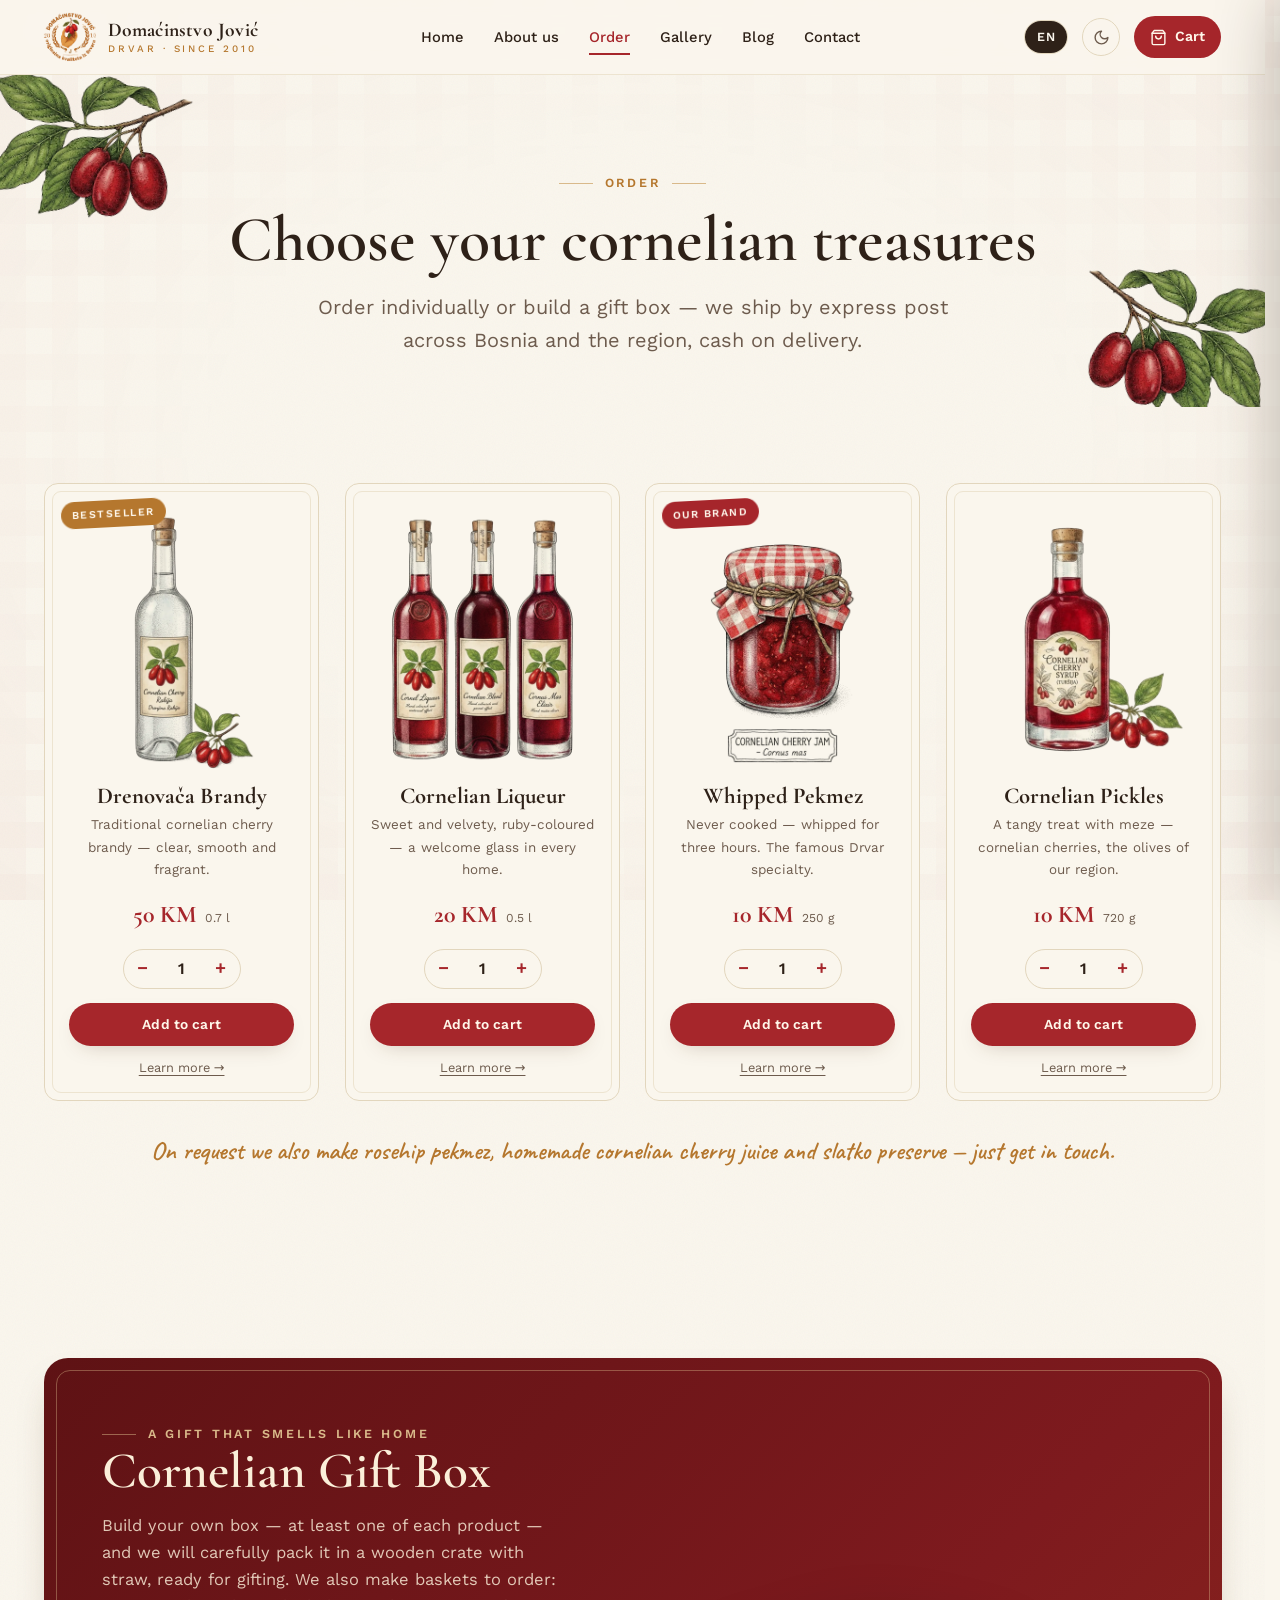
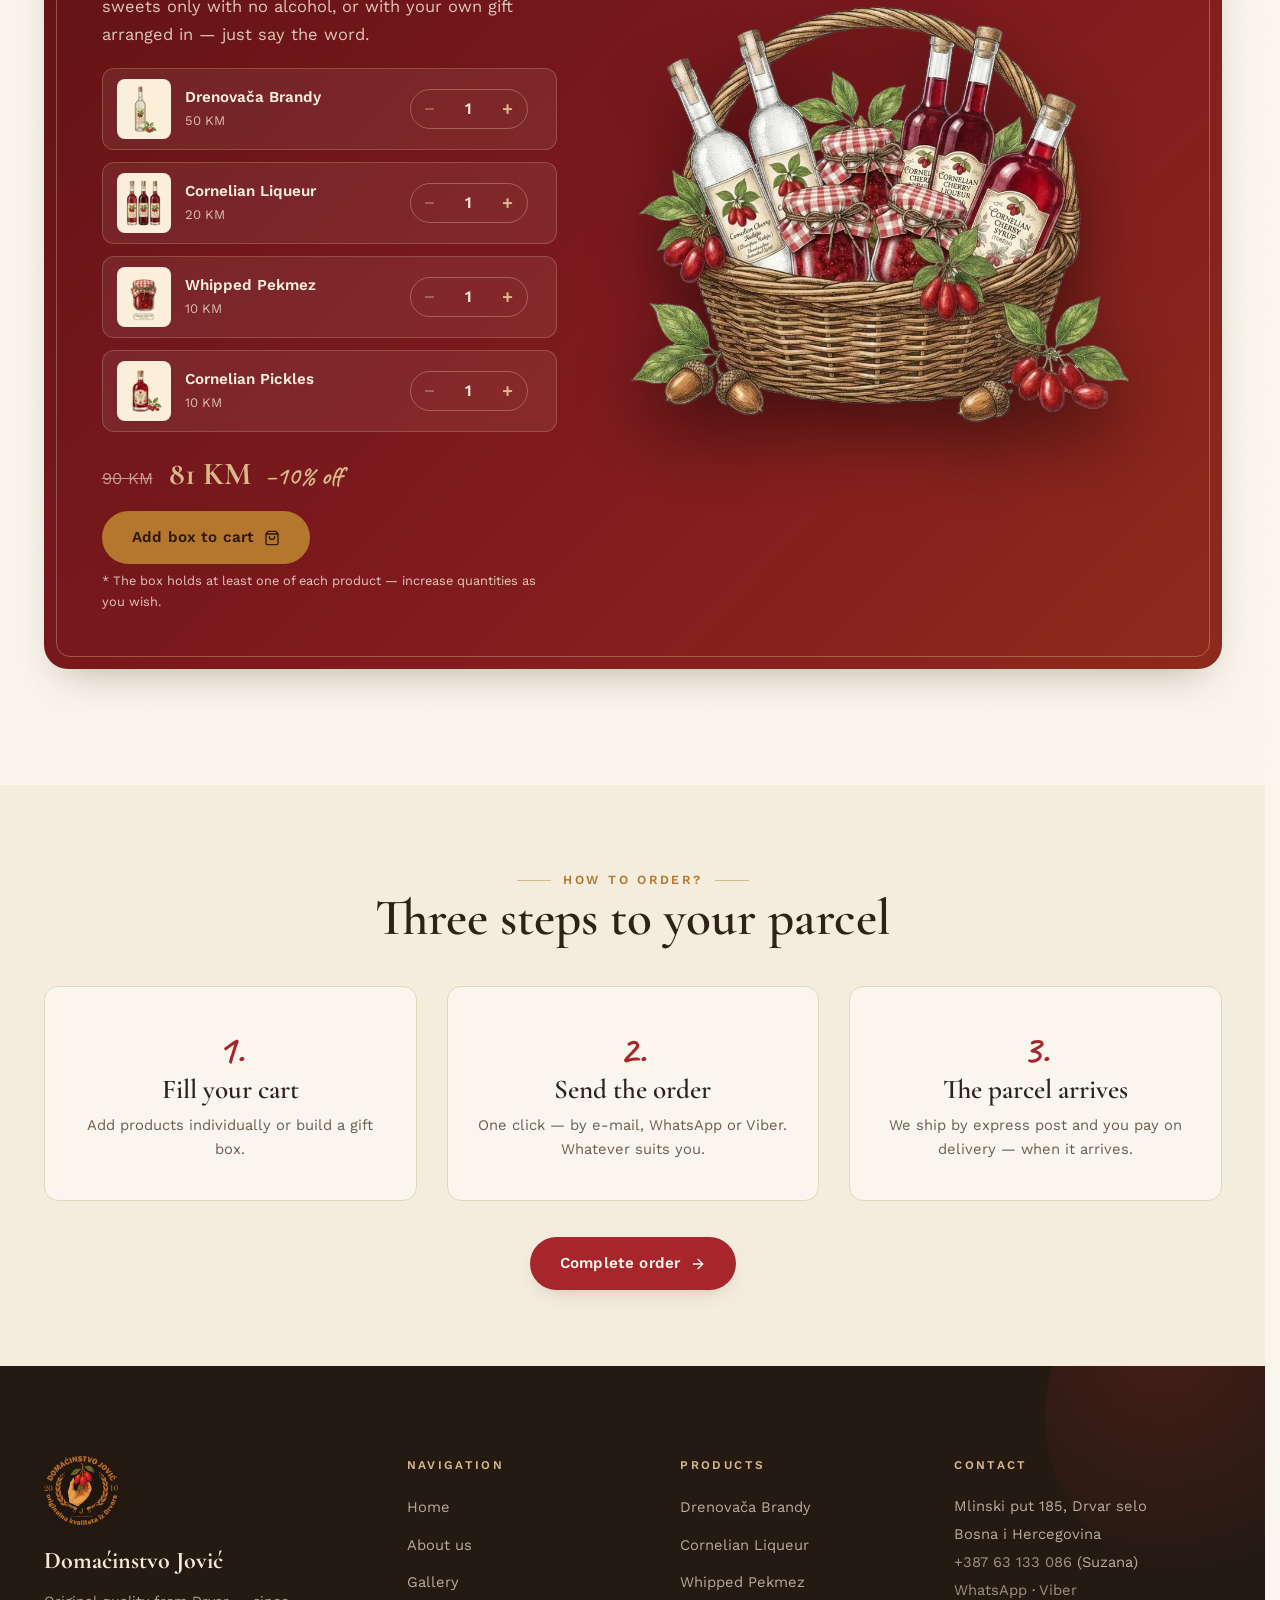
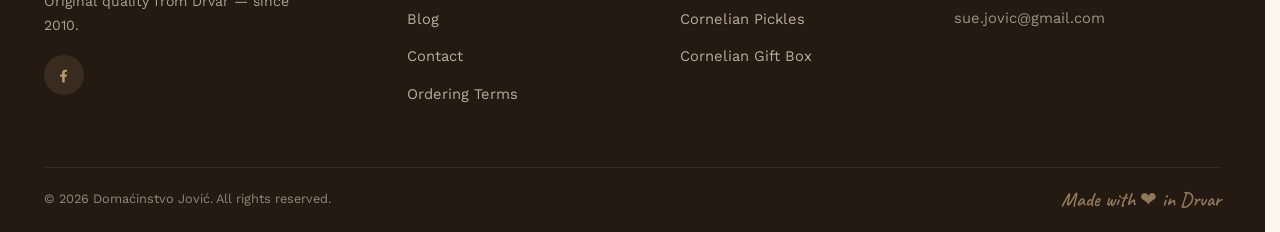
==== narucite.html @ c7bdf07f "Domaćinstvo Jović — statični sajt (SR/EN) za GitHub Pages Višejezični sajt porodičnog domaćinstva iz" ====
<!DOCTYPE html>
<html lang="sr" data-lang="sr">
<head>
  <meta charset="UTF-8">
  <meta name="viewport" content="width=device-width, initial-scale=1.0">
  <script>document.documentElement.dataset.lang=localStorage.getItem("dj-lang")||(/^(sr|hr|bs|me|sl|mk)/i.test(navigator.language||"")?"sr":"en");document.documentElement.lang=document.documentElement.dataset.lang;document.documentElement.classList.add("js");var djt=localStorage.getItem("dj-theme")||(matchMedia("(prefers-color-scheme: dark)").matches?"dark":"light");document.documentElement.dataset.theme=djt;</script>
  <title>Naručite — Domaćinstvo Jović, Drvar</title>
  <meta name="description" content="Naručite domaće proizvode od drenjine iz Drvara: rakiju drenovaču, liker, turšiju i mućeni pekmez. Pojedinačno ili u poklon paketu sa 10% popusta. Šaljemo poštom.">
  <link rel="canonical" href="https://domacinstvojovic.com/narucite.html">
  <meta property="og:type" content="website">
  <meta property="og:title" content="Naručite — Domaćinstvo Jović">
  <meta property="og:description" content="Drenovača, liker, turšija i mućeni pekmez — pojedinačno ili u poklon paketu sa 10% popusta.">
  <meta property="og:image" content="og-image.jpg">
  <link rel="icon" type="image/png" sizes="32x32" href="favicon-32.png">
  <link rel="apple-touch-icon" href="apple-touch-icon.png">
  <link rel="manifest" href="manifest.webmanifest">
  <link rel="preload" href="fonts/WorkSans-normal-400-latin.woff2" as="font" type="font/woff2" crossorigin>
  <link rel="preload" href="fonts/WorkSans-normal-400-latin-ext.woff2" as="font" type="font/woff2" crossorigin>
  <link rel="preload" href="fonts/WorkSans-normal-600-latin.woff2" as="font" type="font/woff2" crossorigin>
  <link rel="preload" href="fonts/WorkSans-normal-600-latin-ext.woff2" as="font" type="font/woff2" crossorigin>
  <link rel="preload" href="fonts/CormorantGaramond-normal-600-latin.woff2" as="font" type="font/woff2" crossorigin>
  <link rel="preload" href="fonts/CormorantGaramond-normal-600-latin-ext.woff2" as="font" type="font/woff2" crossorigin>
  <link rel="preload" href="fonts/CormorantGaramond-normal-700-latin.woff2" as="font" type="font/woff2" crossorigin>
  <link rel="preload" href="fonts/CormorantGaramond-normal-700-latin-ext.woff2" as="font" type="font/woff2" crossorigin>
  <link rel="stylesheet" href="fonts/fonts.css">
  <link rel="stylesheet" href="css/style.css">
  <script type="application/ld+json">
  {
    "@context": "https://schema.org",
    "@type": "ItemList",
    "itemListElement": [
      { "@type": "Product", "position": 1, "name": "Drenovača — rakija od drenjine 0,7 l",
        "offers": { "@type": "Offer", "price": "50", "priceCurrency": "BAM", "availability": "https://schema.org/InStock" } },
      { "@type": "Product", "position": 2, "name": "Liker od drenjine 0,5 l",
        "offers": { "@type": "Offer", "price": "20", "priceCurrency": "BAM", "availability": "https://schema.org/InStock" } },
      { "@type": "Product", "position": 3, "name": "Mućeni pekmez od drenjine 250 g",
        "offers": { "@type": "Offer", "price": "10", "priceCurrency": "BAM", "availability": "https://schema.org/InStock" } },
      { "@type": "Product", "position": 4, "name": "Turšija od drenjine 720 g",
        "offers": { "@type": "Offer", "price": "10", "priceCurrency": "BAM", "availability": "https://schema.org/InStock" } }
    ]
  }
  </script>
</head>
<body data-page="shop">
  <a class="skip-link" href="#main" data-i18n="a11y.skip">Preskoči na sadržaj</a>

  <!-- ================= HEADER ================= -->
  <header class="header">
    <div class="container header__inner">
      <a href="index.html" class="brand" aria-label="Domaćinstvo Jović — početna">
        <img src="img/logo.webp" alt="Logo Domaćinstva Jović" width="52" height="61">
        <span class="brand__name">Domaćinstvo Jović
          <small data-i18n="brand.small">Drvar · od 2010.</small>
        </span>
      </a>
      <nav class="nav" id="nav" aria-label="Glavna navigacija">
        <a href="index.html" data-i18n="nav.home">Početna</a>
        <a href="o-nama.html" data-i18n="nav.about">O nama</a>
        <a href="narucite.html" class="is-active" data-i18n="nav.shop">Naruči</a>
        <a href="galerija.html" data-i18n="nav.gallery">Galerija</a>
        <a href="blog.html" data-i18n="nav.blog">Blog</a>
        <a href="kontakt.html" data-i18n="nav.contact">Kontakt</a>
      </nav>
      <div class="header__actions">
        <div class="lang-switch" role="group" aria-label="Izbor jezika">
          <button type="button" data-lang="sr" class="is-on">SR</button>
          <button type="button" data-lang="en">EN</button>
        </div>
        <button type="button" class="theme-btn" data-theme-toggle aria-label="Tamna / svijetla tema">
          <svg class="ico-moon" viewBox="0 0 24 24" fill="none" stroke="currentColor" stroke-width="2" stroke-linecap="round" stroke-linejoin="round"><path d="M12 3a6 6 0 0 0 9 9 9 9 0 1 1-9-9Z"/></svg>
          <svg class="ico-sun" viewBox="0 0 24 24" fill="none" stroke="currentColor" stroke-width="2" stroke-linecap="round" stroke-linejoin="round"><circle cx="12" cy="12" r="4"/><path d="M12 2v2"/><path d="M12 20v2"/><path d="m4.93 4.93 1.41 1.41"/><path d="m17.66 17.66 1.41 1.41"/><path d="M2 12h2"/><path d="M20 12h2"/><path d="m6.34 17.66-1.41 1.41"/><path d="m19.07 4.93-1.41 1.41"/></svg>
        </button>
        <button type="button" class="cart-btn" data-open-cart aria-label="Otvori korpu">
          <svg viewBox="0 0 24 24" fill="none" stroke="currentColor" stroke-width="2" stroke-linecap="round" stroke-linejoin="round"><path d="M6 2 3 6v14a2 2 0 0 0 2 2h14a2 2 0 0 0 2-2V6l-3-4Z"/><path d="M3 6h18"/><path d="M16 10a4 4 0 0 1-8 0"/></svg>
          <span class="lbl" data-i18n="nav.cart">Korpa</span>
          <span class="cart-btn__count">0</span>
        </button>
        <button type="button" class="burger" aria-label="Meni" aria-expanded="false">
          <span></span><span></span><span></span>
        </button>
      </div>
    </div>
  </header>

  <main id="main">
    <!-- ================= NASLOV ================= -->
    <section class="page-hero" style="overflow:hidden">
      <img class="corner-branch corner-branch--tl ill" src="img/grana-1.webp" alt="" aria-hidden="true">
      <img class="corner-branch corner-branch--br ill" src="img/grana-1.webp" alt="" aria-hidden="true">
      <div class="container" style="position:relative; z-index:1">
        <span class="kicker" data-i18n="shop.kicker">Narudžba</span>
        <h1 data-i18n="shop.title">Izaberite svoje blago od drena</h1>
        <p class="lead" data-i18n="shop.lead">Naručite pojedinačno ili sastavite poklon paket — šaljemo brzom poštom širom BiH i regiona, plaćanje pouzećem.</p>
      </div>
    </section>

    <!-- ================= POJEDINAČNI PROIZVODI ================= -->
    <section class="section section--tight" id="proizvodi">
      <img class="deco" src="img/extra/ruka-sa-drenom.webp" alt="" aria-hidden="true" style="top:4%; left:2%; --w:145px; --rot:-6deg; --del:0s">
      <img class="deco" src="img/extra/tegla-dzema.webp" alt="" aria-hidden="true" style="top:14%; right:2%; --w:130px; --rot:6deg; --del:7s">
      <img class="deco" src="img/extra/zir-i-ljesnik-2.webp" alt="" aria-hidden="true" style="bottom:6%; left:2.5%; --w:135px; --rot:-7deg; --del:11s">
      <img class="deco" src="img/extra/kristalna-casa.webp" alt="" aria-hidden="true" style="bottom:5%; right:2.5%; --w:115px; --rot:5deg; --del:3s">
      <div class="container">
        <div class="products-grid">
          <article class="p-card reveal" data-product="rakija" style="--d:.05s">
            <span class="badge-tag" data-i18n="prod.bestseller">Najprodavanije</span>
            <a href="proizvod-rakija.html" class="p-card__img"><img class="ill" src="img/rakija.webp" alt="Rakija drenovača — tradicionalna rakija od drenjine" loading="lazy" width="896" height="1200"></a>
            <div class="p-card__body">
              <h3 class="p-card__name" data-i18n="p.rakija.name">Drenovača</h3>
              <p class="p-card__desc" data-i18n="p.rakija.desc">Tradicionalna rakija od drenjine — bistra, pitka i mirisna.</p>
              <div class="p-card__meta"><span class="p-card__price">50 KM</span><span class="p-card__unit" data-i18n="p.rakija.unit">0,7 l</span></div>
              <div class="qty" style="margin:14px auto 0">
                <button type="button" data-d="-1" aria-label="Manje">−</button>
                <input type="number" value="1" min="1" readonly aria-label="Količina">
                <button type="button" data-d="1" aria-label="Više">+</button>
              </div>
              <button type="button" class="btn btn--primary btn--sm" data-add data-i18n="prod.add">Dodaj u korpu</button>
              <a class="p-card__more" href="proizvod-rakija.html" data-i18n="prod.more">Saznaj više →</a>
            </div>
          </article>

          <article class="p-card reveal" data-product="liker" style="--d:.12s">
            <a href="proizvod-liker.html" class="p-card__img"><img class="ill" src="img/liker.webp" alt="Liker od drenjine u staklenim bocama" loading="lazy" width="896" height="1200"></a>
            <div class="p-card__body">
              <h3 class="p-card__name" data-i18n="p.liker.name">Liker od drenjine</h3>
              <p class="p-card__desc" data-i18n="p.liker.desc">Sladak i baršunast, rubin boje — čaša dobrodošlice u svakom domu.</p>
              <div class="p-card__meta"><span class="p-card__price">20 KM</span><span class="p-card__unit" data-i18n="p.liker.unit">0,5 l</span></div>
              <div class="qty" style="margin:14px auto 0">
                <button type="button" data-d="-1" aria-label="Manje">−</button>
                <input type="number" value="1" min="1" readonly aria-label="Količina">
                <button type="button" data-d="1" aria-label="Više">+</button>
              </div>
              <button type="button" class="btn btn--primary btn--sm" data-add data-i18n="prod.add">Dodaj u korpu</button>
              <a class="p-card__more" href="proizvod-liker.html" data-i18n="prod.more">Saznaj više →</a>
            </div>
          </article>

          <article class="p-card reveal" data-product="pekmez" style="--d:.19s">
            <span class="badge-tag badge-tag--red" data-i18n="prod.brand">Naš brend</span>
            <a href="proizvod-pekmez.html" class="p-card__img"><img class="ill" src="img/pekmez.webp" alt="Mućeni pekmez od drenjine u tegli" loading="lazy" width="896" height="1200"></a>
            <div class="p-card__body">
              <h3 class="p-card__name" data-i18n="p.pekmez.name">Mućeni pekmez</h3>
              <p class="p-card__desc" data-i18n="p.pekmez.desc">Ne kuva se — muti se tri sata. Čuveni drvarski specijalitet.</p>
              <div class="p-card__meta"><span class="p-card__price">10 KM</span><span class="p-card__unit" data-i18n="p.pekmez.unit">250 g</span></div>
              <div class="qty" style="margin:14px auto 0">
                <button type="button" data-d="-1" aria-label="Manje">−</button>
                <input type="number" value="1" min="1" readonly aria-label="Količina">
                <button type="button" data-d="1" aria-label="Više">+</button>
              </div>
              <button type="button" class="btn btn--primary btn--sm" data-add data-i18n="prod.add">Dodaj u korpu</button>
              <a class="p-card__more" href="proizvod-pekmez.html" data-i18n="prod.more">Saznaj više →</a>
            </div>
          </article>

          <article class="p-card reveal" data-product="tursija" style="--d:.26s">
            <a href="proizvod-tursija.html" class="p-card__img"><img class="ill" src="img/tursija.webp" alt="Turšija od drenjine — domaći sirup od drenjine u boci" loading="lazy" width="896" height="1200"></a>
            <div class="p-card__body">
              <h3 class="p-card__name" data-i18n="p.tursija.name">Turšija od drenjine</h3>
              <p class="p-card__desc" data-i18n="p.tursija.desc">Kiselkasta poslastica uz meze — drenjine kao masline naših krajeva.</p>
              <div class="p-card__meta"><span class="p-card__price">10 KM</span><span class="p-card__unit" data-i18n="p.tursija.unit">720 g</span></div>
              <div class="qty" style="margin:14px auto 0">
                <button type="button" data-d="-1" aria-label="Manje">−</button>
                <input type="number" value="1" min="1" readonly aria-label="Količina">
                <button type="button" data-d="1" aria-label="Više">+</button>
              </div>
              <button type="button" class="btn btn--primary btn--sm" data-add data-i18n="prod.add">Dodaj u korpu</button>
              <a class="p-card__more" href="proizvod-tursija.html" data-i18n="prod.more">Saznaj više →</a>
            </div>
          </article>
        </div>
        <p class="hand" style="text-align:center; margin-top:34px" data-i18n="shop.more">Na upit pravimo i pekmez od šipka, domaći sok od drenjine i slatko — javite nam se.</p>
      </div>
    </section>

    <!-- ================= POKLON PAKET ================= -->
    <section class="section" id="paket">
      <img class="deco" src="img/extra/boca-likera.webp" alt="" aria-hidden="true" style="top:32%; left:1.5%; --w:135px; --rot:-6deg; --del:5s">
      <img class="deco" src="img/extra/korpa-spakovana.webp" alt="" aria-hidden="true" style="top:36%; right:1.5%; --w:155px; --rot:6deg; --del:10s">
      <div class="container">
        <div class="paket reveal reveal--zoom">
          <div class="paket__inner">
            <div>
              <span class="kicker" data-i18n="paket.kicker">Poklon koji miriše na zavičaj</span>
              <h2 data-i18n="paket.title">Poklon paket od drena</h2>
              <p style="margin-top:12px" data-i18n="paket.lead">Sastavite svoj paket — najmanje po jedan od svakog proizvoda — a mi ga pažljivo pakujemo u drvenu kutiju sa slamom, spremnu za darivanje. Korpe pravimo i po želji: samo slatko bez alkohola, ili da ukomponujemo i vaš poklon — recite, i biće.</p>

              <div class="pk-config" id="paketConfig">
                <div class="pk-row" data-id="rakija">
                  <div class="pk-row__img"><img class="ill" src="img/rakija.webp" alt="" loading="lazy"></div>
                  <div>
                    <div class="pk-row__name" data-i18n="p.rakija.name">Drenovača</div>
                    <div class="pk-row__price">50 KM</div>
                  </div>
                  <div class="qty">
                    <button type="button" data-d="-1" aria-label="Manje">−</button>
                    <input type="number" value="1" min="1" readonly aria-label="Količina">
                    <button type="button" data-d="1" aria-label="Više">+</button>
                  </div>
                </div>
                <div class="pk-row" data-id="liker">
                  <div class="pk-row__img"><img class="ill" src="img/liker.webp" alt="" loading="lazy"></div>
                  <div>
                    <div class="pk-row__name" data-i18n="p.liker.name">Liker od drenjine</div>
                    <div class="pk-row__price">20 KM</div>
                  </div>
                  <div class="qty">
                    <button type="button" data-d="-1" aria-label="Manje">−</button>
                    <input type="number" value="1" min="1" readonly aria-label="Količina">
                    <button type="button" data-d="1" aria-label="Više">+</button>
                  </div>
                </div>
                <div class="pk-row" data-id="pekmez">
                  <div class="pk-row__img"><img class="ill" src="img/pekmez.webp" alt="" loading="lazy"></div>
                  <div>
                    <div class="pk-row__name" data-i18n="p.pekmez.name">Mućeni pekmez</div>
                    <div class="pk-row__price">10 KM</div>
                  </div>
                  <div class="qty">
                    <button type="button" data-d="-1" aria-label="Manje">−</button>
                    <input type="number" value="1" min="1" readonly aria-label="Količina">
                    <button type="button" data-d="1" aria-label="Više">+</button>
                  </div>
                </div>
                <div class="pk-row" data-id="tursija">
                  <div class="pk-row__img"><img class="ill" src="img/tursija.webp" alt="" loading="lazy"></div>
                  <div>
                    <div class="pk-row__name" data-i18n="p.tursija.name">Turšija od drenjine</div>
                    <div class="pk-row__price">10 KM</div>
                  </div>
                  <div class="qty">
                    <button type="button" data-d="-1" aria-label="Manje">−</button>
                    <input type="number" value="1" min="1" readonly aria-label="Količina">
                    <button type="button" data-d="1" aria-label="Više">+</button>
                  </div>
                </div>
              </div>

              <div class="pk-totals">
                <div>
                  <span class="old" id="pkOld">90 KM</span>
                  <b id="pkNew">81 KM</b>
                  <span class="hand" style="color:var(--gold-soft); margin-left:8px" data-i18n="paket.badge">−10% popusta</span>
                </div>
                <button type="button" class="btn btn--primary" id="pkAdd">
                  <span data-i18n="paket.addBtn">Dodaj paket u korpu</span>
                  <svg viewBox="0 0 24 24" fill="none" stroke="currentColor" stroke-width="2" stroke-linecap="round" stroke-linejoin="round"><path d="M6 2 3 6v14a2 2 0 0 0 2 2h14a2 2 0 0 0 2-2V6l-3-4Z"/><path d="M3 6h18"/><path d="M16 10a4 4 0 0 1-8 0"/></svg>
                </button>
              </div>
              <p class="pk-hint" data-i18n="paket.hint">* Paket sadrži najmanje po jedan od svakog proizvoda — količine povećavajte po želji.</p>
            </div>
            <div class="paket__img">
              <img src="img/poklon-paket.webp" alt="Poklon korpa Domaćinstva Jović — rakija, liker, pekmez i sirup od drenjine" loading="lazy" width="940" height="776">
            </div>
          </div>
        </div>
      </div>
    </section>

    <!-- ================= KAKO NARUČITI ================= -->
    <section class="section section--tight section--alt" id="zavrsi">
      <img class="deco" src="img/extra/grane-sa-plodom-2.webp" alt="" aria-hidden="true" style="top:8%; right:2%; --w:175px; --rot:5deg; --del:2s">
      <img class="deco" src="img/extra/tegle-proizvoda-2.webp" alt="" aria-hidden="true" style="bottom:8%; left:2%; --w:120px; --rot:-6deg; --del:8s">
      <div class="container" style="text-align:center">
        <div class="reveal">
          <span class="kicker kicker--center" data-i18n="how.kicker">Kako naručiti?</span>
          <h2 data-i18n="how.title">Tri koraka do vaše pošiljke</h2>
          <div class="benefits" style="margin-top:40px; text-align:center">
            <div class="benefit">
              <div class="hand" style="font-size:2.6rem; color:var(--red)">1.</div>
              <h3 data-i18n="how.s1h">Napunite korpu</h3>
              <p data-i18n="how.s1p">Dodajte proizvode pojedinačno ili sastavite poklon paket.</p>
            </div>
            <div class="benefit">
              <div class="hand" style="font-size:2.6rem; color:var(--red)">2.</div>
              <h3 data-i18n="how.s2h">Pošaljite narudžbu</h3>
              <p data-i18n="how.s2p">Jednim klikom — e-mailom, WhatsAppom ili Viberom. Kako vam je zgodnije.</p>
            </div>
            <div class="benefit">
              <div class="hand" style="font-size:2.6rem; color:var(--red)">3.</div>
              <h3 data-i18n="how.s3h">Paket stiže na adresu</h3>
              <p data-i18n="how.s3p">Šaljemo brzom poštom, a plaćate pouzećem — kad pošiljka stigne.</p>
            </div>
          </div>
          <button type="button" class="btn btn--primary" id="goCheckout" style="margin-top:36px">
            <span data-i18n="cart.checkout">Završi narudžbu</span>
            <svg viewBox="0 0 24 24" fill="none" stroke="currentColor" stroke-width="2" stroke-linecap="round" stroke-linejoin="round"><path d="M5 12h14"/><path d="m12 5 7 7-7 7"/></svg>
          </button>
        </div>
      </div>
    </section>
  </main>

  <!-- ================= FOOTER ================= -->
  <footer class="footer">
    <div class="container">
      <div class="footer__grid">
        <div class="footer__brand">
          <img src="img/logo.webp" alt="Logo Domaćinstva Jović" loading="lazy" width="74" height="87">
          <div class="name">Domaćinstvo Jović</div>
          <p data-i18n="footer.tag">Originalna kvaliteta iz Drvara — od 2010. godine.</p>
          <div class="social">
            <a href="https://www.facebook.com/p/Doma%C4%87instvo-Jovi%C4%87-61557918760663/" target="_blank" rel="noopener" aria-label="Facebook — Domaćinstvo Jović">
              <svg viewBox="0 0 24 24" fill="currentColor"><path d="M13.5 21.9v-6.96h2.33l.44-2.9H13.5v-1.88c0-.79.39-1.57 1.64-1.57h1.27V6.12s-1.15-.2-2.25-.2c-2.3 0-3.8 1.39-3.8 3.91v2.21H7.82v2.9h2.54v6.96a10.1 10.1 0 0 0 3.14 0Z"/></svg>
            </a>
          </div>
        </div>
        <div>
          <h4 data-i18n="footer.nav">Navigacija</h4>
          <ul>
            <li><a href="index.html" data-i18n="nav.home">Početna</a></li>
            <li><a href="o-nama.html" data-i18n="nav.about">O nama</a></li>
            <li><a href="galerija.html" data-i18n="nav.gallery">Galerija</a></li>
            <li><a href="blog.html" data-i18n="nav.blog">Blog</a></li>
            <li><a href="kontakt.html" data-i18n="nav.contact">Kontakt</a></li>
            <li><a href="uslovi.html" data-i18n="nav.terms">Uslovi naručivanja</a></li>
          </ul>
        </div>
        <div>
          <h4 data-i18n="footer.shop">Proizvodi</h4>
          <ul>
            <li><a href="proizvod-rakija.html" data-i18n="p.rakija.name">Drenovača</a></li>
            <li><a href="proizvod-liker.html" data-i18n="p.liker.name">Liker od drenjine</a></li>
            <li><a href="proizvod-pekmez.html" data-i18n="p.pekmez.name">Mućeni pekmez</a></li>
            <li><a href="proizvod-tursija.html" data-i18n="p.tursija.name">Turšija od drenjine</a></li>
            <li><a href="#paket" data-i18n="paket.title">Poklon paket od drena</a></li>
          </ul>
        </div>
        <div>
          <h4 data-i18n="footer.contact">Kontakt</h4>
          <address>
            Mlinski put 185, Drvar selo<br>
            Bosna i Hercegovina<br>
            <a href="tel:+38763133086">+387 63 133 086</a> (Suzana)<br>
            <a href="https://wa.me/38763133086" target="_blank" rel="noopener">WhatsApp</a> &middot; <a href="viber://chat?number=%2B38763133086">Viber</a><br>
            <a href="mailto:sue.jovic@gmail.com">sue.jovic@gmail.com</a>
          </address>
        </div>
      </div>
      <div class="footer__bar">
        <span>© <span data-year>2026</span> Domaćinstvo Jović. <span data-i18n="footer.rights">Sva prava zadržana.</span></span>
        <span class="hand" data-i18n="footer.made">Napravljeno sa ❤ u Drvaru</span>
      </div>
    </div>
  </footer>

  <!-- ================= KORPA (drawer) ================= -->
  <div class="drawer-backdrop" id="drawerBackdrop"></div>
  <aside class="drawer" id="cartDrawer" aria-label="Korpa">
    <div class="drawer__head">
      <h3 data-i18n="cart.title">Vaša korpa</h3>
      <button type="button" class="drawer__close" aria-label="Zatvori korpu">✕</button>
    </div>
    <div class="drawer__items" id="cartItems"></div>
    <div class="drawer__foot" id="cartFoot">
      <div class="drawer__total">
        <span data-i18n="cart.total">Ukupno:</span>
        <b id="cartTotal">0 KM</b>
      </div>
      <p class="drawer__note" data-i18n="cart.note">Plaćanje pouzećem ili po dogovoru. Poštarina se obračunava pri potvrdi.</p>
      <button type="button" class="btn btn--primary" data-checkout data-i18n="cart.checkout">Završi narudžbu</button>
    </div>
  </aside>

  <!-- ================= CHECKOUT MODAL ================= -->
  <div class="modal" id="checkoutModal" role="dialog" aria-modal="true" aria-labelledby="coTitle">
    <div class="modal__card">
      <button type="button" class="modal__close" aria-label="Zatvori">✕</button>
      <span class="kicker" data-i18n="shop.kicker">Narudžba</span>
      <h3 id="coTitle" style="margin-top:8px" data-i18n="checkout.title">Završite narudžbu</h3>
      <p style="color:var(--ink-soft); font-size:.92rem; margin-top:8px" data-i18n="checkout.lead">Popunite podatke — narudžbu šaljete jednim klikom, e-mailom ili porukom.</p>

      <div id="checkoutMain">
        <div class="order-summary" id="orderSummary"></div>

        <div class="form">
          <div class="row">
            <div class="field">
              <label for="coName" data-i18n="checkout.name">Ime i prezime</label>
              <input type="text" id="coName" autocomplete="name" required>
            </div>
            <div class="field">
              <label for="coPhone" data-i18n="checkout.phone">Telefon</label>
              <input type="tel" id="coPhone" autocomplete="tel" required>
            </div>
          </div>
          <div class="field">
            <label for="coEmail" data-i18n="checkout.email">E-mail (za potvrdu narudžbe)</label>
            <input type="email" id="coEmail" autocomplete="email" inputmode="email" required>
          </div>
          <div class="field">
            <label for="coAddress" data-i18n="checkout.address">Adresa i mjesto</label>
            <input type="text" id="coAddress" autocomplete="street-address" required>
          </div>
          <div class="field">
            <label for="coCountry" data-i18n="checkout.country">Država</label>
            <select id="coCountry">
              <option value="BA" data-i18n="checkout.countryBA" selected>Bosna i Hercegovina</option>
              <option value="RS" data-i18n="checkout.countryRS">Srbija</option>
            </select>
          </div>
          <div class="field">
            <label for="coNote" data-i18n="checkout.note">Napomena (nije obavezno)</label>
            <textarea id="coNote" rows="3"></textarea>
          </div>
        </div>

        <label class="co-age">
          <input type="checkbox" id="coAge">
          <span data-i18n="checkout.age">Potvrđujem da imam navršenih 18 godina i da smijem naručiti proizvode sa ovog sajta.</span>
        </label>

        <button type="button" class="btn btn--primary" id="sendAuto" style="width:100%; margin-top:20px; font-size:1.05rem; padding-block:16px">
          <span data-i18n="checkout.orderNow">✓ Naruči odmah</span>
        </button>
        <p style="text-align:center; font-size:.78rem; color:var(--ink-soft); margin-top:8px" data-i18n="checkout.autoNote">Narudžba se automatski šalje Domaćinstvu Jović.</p>
        <p style="text-align:center; font-size:.74rem; color:var(--ink-soft); margin-top:4px"><span data-i18n="checkout.terms1">Slanjem narudžbe prihvatate</span> <a href="uslovi.html" target="_blank" rel="noopener" style="color:inherit; text-decoration:underline; text-underline-offset:2px" data-i18n="checkout.terms2">Uslove naručivanja</a>.</p>

        <p class="alt-divider" data-i18n="checkout.alt">— ili pošaljite narudžbu ručno —</p>
        <div class="send-options">
          <button type="button" class="btn btn--ghost btn--sm" id="sendWa" data-i18n="checkout.sendWa">Pošalji WhatsAppom</button>
          <button type="button" class="btn btn--ghost btn--sm" id="sendViber" data-i18n="checkout.sendViber">Pošalji Viberom</button>
          <button type="button" class="btn btn--ghost btn--sm" id="sendEmail" data-i18n="checkout.sendEmail">Pošalji e-mailom</button>
          <button type="button" class="btn btn--ghost btn--sm" id="copyOrder" data-i18n="checkout.copy">Kopiraj narudžbu</button>
        </div>
      </div>

      <div id="orderSuccess" style="display:none; text-align:center; padding:36px 10px">
        <div class="seal" style="position:static; margin:0 auto 20px; width:104px; height:104px; transform:rotate(-6deg)"><span style="font-size:.72rem">Hvala!<br>✓</span></div>
        <h3 data-i18n="checkout.successH">Narudžba je primljena!</h3>
        <p style="color:var(--ink-soft); margin-top:10px" data-i18n="checkout.successP">Hvala na povjerenju — javićemo vam se uskoro radi potvrde i dogovora oko isporuke.</p>
        <button type="button" class="btn btn--dark" id="successClose" style="margin-top:24px" data-i18n="checkout.successOk">U redu</button>
      </div>
    </div>
  </div>

  <script src="js/main.js"></script>
  <script src="js/shop.js"></script>
</body>
</html>
---- fonts/fonts.css ----
﻿@font-face{font-family:'Caveat';font-style:normal;font-weight:600;font-display:swap;src:url('../fonts/Caveat-normal-600-latin-ext.woff2') format('woff2');unicode-range:U+0100-02BA, U+02BD-02C5, U+02C7-02CC, U+02CE-02D7, U+02DD-02FF, U+0304, U+0308, U+0329, U+1D00-1DBF, U+1E00-1E9F, U+1EF2-1EFF, U+2020, U+20A0-20AB, U+20AD-20C0, U+2113, U+2C60-2C7F, U+A720-A7FF;}
@font-face{font-family:'Caveat';font-style:normal;font-weight:600;font-display:swap;src:url('../fonts/Caveat-normal-600-latin.woff2') format('woff2');unicode-range:U+0000-00FF, U+0131, U+0152-0153, U+02BB-02BC, U+02C6, U+02DA, U+02DC, U+0304, U+0308, U+0329, U+2000-206F, U+20AC, U+2122, U+2191, U+2193, U+2212, U+2215, U+FEFF, U+FFFD;}
@font-face{font-family:'Cormorant Garamond';font-style:italic;font-weight:500;font-display:swap;src:url('../fonts/CormorantGaramond-italic-500-latin-ext.woff2') format('woff2');unicode-range:U+0100-02BA, U+02BD-02C5, U+02C7-02CC, U+02CE-02D7, U+02DD-02FF, U+0304, U+0308, U+0329, U+1D00-1DBF, U+1E00-1E9F, U+1EF2-1EFF, U+2020, U+20A0-20AB, U+20AD-20C0, U+2113, U+2C60-2C7F, U+A720-A7FF;}
@font-face{font-family:'Cormorant Garamond';font-style:italic;font-weight:500;font-display:swap;src:url('../fonts/CormorantGaramond-italic-500-latin.woff2') format('woff2');unicode-range:U+0000-00FF, U+0131, U+0152-0153, U+02BB-02BC, U+02C6, U+02DA, U+02DC, U+0304, U+0308, U+0329, U+2000-206F, U+20AC, U+2122, U+2191, U+2193, U+2212, U+2215, U+FEFF, U+FFFD;}
@font-face{font-family:'Cormorant Garamond';font-style:normal;font-weight:500;font-display:swap;src:url('../fonts/CormorantGaramond-normal-500-latin-ext.woff2') format('woff2');unicode-range:U+0100-02BA, U+02BD-02C5, U+02C7-02CC, U+02CE-02D7, U+02DD-02FF, U+0304, U+0308, U+0329, U+1D00-1DBF, U+1E00-1E9F, U+1EF2-1EFF, U+2020, U+20A0-20AB, U+20AD-20C0, U+2113, U+2C60-2C7F, U+A720-A7FF;}
@font-face{font-family:'Cormorant Garamond';font-style:normal;font-weight:500;font-display:swap;src:url('../fonts/CormorantGaramond-normal-500-latin.woff2') format('woff2');unicode-range:U+0000-00FF, U+0131, U+0152-0153, U+02BB-02BC, U+02C6, U+02DA, U+02DC, U+0304, U+0308, U+0329, U+2000-206F, U+20AC, U+2122, U+2191, U+2193, U+2212, U+2215, U+FEFF, U+FFFD;}
@font-face{font-family:'Cormorant Garamond';font-style:normal;font-weight:600;font-display:swap;src:url('../fonts/CormorantGaramond-normal-600-latin-ext.woff2') format('woff2');unicode-range:U+0100-02BA, U+02BD-02C5, U+02C7-02CC, U+02CE-02D7, U+02DD-02FF, U+0304, U+0308, U+0329, U+1D00-1DBF, U+1E00-1E9F, U+1EF2-1EFF, U+2020, U+20A0-20AB, U+20AD-20C0, U+2113, U+2C60-2C7F, U+A720-A7FF;}
@font-face{font-family:'Cormorant Garamond';font-style:normal;font-weight:600;font-display:swap;src:url('../fonts/CormorantGaramond-normal-600-latin.woff2') format('woff2');unicode-range:U+0000-00FF, U+0131, U+0152-0153, U+02BB-02BC, U+02C6, U+02DA, U+02DC, U+0304, U+0308, U+0329, U+2000-206F, U+20AC, U+2122, U+2191, U+2193, U+2212, U+2215, U+FEFF, U+FFFD;}
@font-face{font-family:'Cormorant Garamond';font-style:normal;font-weight:700;font-display:swap;src:url('../fonts/CormorantGaramond-normal-700-latin-ext.woff2') format('woff2');unicode-range:U+0100-02BA, U+02BD-02C5, U+02C7-02CC, U+02CE-02D7, U+02DD-02FF, U+0304, U+0308, U+0329, U+1D00-1DBF, U+1E00-1E9F, U+1EF2-1EFF, U+2020, U+20A0-20AB, U+20AD-20C0, U+2113, U+2C60-2C7F, U+A720-A7FF;}
@font-face{font-family:'Cormorant Garamond';font-style:normal;font-weight:700;font-display:swap;src:url('../fonts/CormorantGaramond-normal-700-latin.woff2') format('woff2');unicode-range:U+0000-00FF, U+0131, U+0152-0153, U+02BB-02BC, U+02C6, U+02DA, U+02DC, U+0304, U+0308, U+0329, U+2000-206F, U+20AC, U+2122, U+2191, U+2193, U+2212, U+2215, U+FEFF, U+FFFD;}
@font-face{font-family:'Work Sans';font-style:italic;font-weight:400;font-display:swap;src:url('../fonts/WorkSans-italic-400-latin-ext.woff2') format('woff2');unicode-range:U+0100-02BA, U+02BD-02C5, U+02C7-02CC, U+02CE-02D7, U+02DD-02FF, U+0304, U+0308, U+0329, U+1D00-1DBF, U+1E00-1E9F, U+1EF2-1EFF, U+2020, U+20A0-20AB, U+20AD-20C0, U+2113, U+2C60-2C7F, U+A720-A7FF;}
@font-face{font-family:'Work Sans';font-style:italic;font-weight:400;font-display:swap;src:url('../fonts/WorkSans-italic-400-latin.woff2') format('woff2');unicode-range:U+0000-00FF, U+0131, U+0152-0153, U+02BB-02BC, U+02C6, U+02DA, U+02DC, U+0304, U+0308, U+0329, U+2000-206F, U+20AC, U+2122, U+2191, U+2193, U+2212, U+2215, U+FEFF, U+FFFD;}
@font-face{font-family:'Work Sans';font-style:normal;font-weight:400;font-display:swap;src:url('../fonts/WorkSans-normal-400-latin-ext.woff2') format('woff2');unicode-range:U+0100-02BA, U+02BD-02C5, U+02C7-02CC, U+02CE-02D7, U+02DD-02FF, U+0304, U+0308, U+0329, U+1D00-1DBF, U+1E00-1E9F, U+1EF2-1EFF, U+2020, U+20A0-20AB, U+20AD-20C0, U+2113, U+2C60-2C7F, U+A720-A7FF;}
@font-face{font-family:'Work Sans';font-style:normal;font-weight:400;font-display:swap;src:url('../fonts/WorkSans-normal-400-latin.woff2') format('woff2');unicode-range:U+0000-00FF, U+0131, U+0152-0153, U+02BB-02BC, U+02C6, U+02DA, U+02DC, U+0304, U+0308, U+0329, U+2000-206F, U+20AC, U+2122, U+2191, U+2193, U+2212, U+2215, U+FEFF, U+FFFD;}
@font-face{font-family:'Work Sans';font-style:normal;font-weight:500;font-display:swap;src:url('../fonts/WorkSans-normal-500-latin-ext.woff2') format('woff2');unicode-range:U+0100-02BA, U+02BD-02C5, U+02C7-02CC, U+02CE-02D7, U+02DD-02FF, U+0304, U+0308, U+0329, U+1D00-1DBF, U+1E00-1E9F, U+1EF2-1EFF, U+2020, U+20A0-20AB, U+20AD-20C0, U+2113, U+2C60-2C7F, U+A720-A7FF;}
@font-face{font-family:'Work Sans';font-style:normal;font-weight:500;font-display:swap;src:url('../fonts/WorkSans-normal-500-latin.woff2') format('woff2');unicode-range:U+0000-00FF, U+0131, U+0152-0153, U+02BB-02BC, U+02C6, U+02DA, U+02DC, U+0304, U+0308, U+0329, U+2000-206F, U+20AC, U+2122, U+2191, U+2193, U+2212, U+2215, U+FEFF, U+FFFD;}
@font-face{font-family:'Work Sans';font-style:normal;font-weight:600;font-display:swap;src:url('../fonts/WorkSans-normal-600-latin-ext.woff2') format('woff2');unicode-range:U+0100-02BA, U+02BD-02C5, U+02C7-02CC, U+02CE-02D7, U+02DD-02FF, U+0304, U+0308, U+0329, U+1D00-1DBF, U+1E00-1E9F, U+1EF2-1EFF, U+2020, U+20A0-20AB, U+20AD-20C0, U+2113, U+2C60-2C7F, U+A720-A7FF;}
@font-face{font-family:'Work Sans';font-style:normal;font-weight:600;font-display:swap;src:url('../fonts/WorkSans-normal-600-latin.woff2') format('woff2');unicode-range:U+0000-00FF, U+0131, U+0152-0153, U+02BB-02BC, U+02C6, U+02DA, U+02DC, U+0304, U+0308, U+0329, U+2000-206F, U+20AC, U+2122, U+2191, U+2193, U+2212, U+2215, U+FEFF, U+FFFD;}
---- css/style.css ----
/* ============================================================
   DOMAĆINSTVO JOVIĆ — Drvar
   Dizajn: botanički / etno-artisan, krem papir + dren crvena
   ============================================================ */

:root {
  --paper:      #FAF6ED;
  --paper-2:    #F4EDDD;
  --paper-3:    #EFE5CF;
  --ink:        #2E2118;
  --ink-soft:   #6D5B4D;
  --red:        #A6262B;
  --red-dark:   #7E1A1E;
  --red-deep:   #5E1214;
  --gold:       #B5772E;
  --gold-soft:  #D9B98A;
  --green:      #5C7A3B;
  --line:       #E2D6BD;
  --line-soft:  #EDE4D0;
  --shadow:     0 18px 40px -18px rgba(76, 47, 24, .38);
  --shadow-sm:  0 8px 22px -12px rgba(76, 47, 24, .35);
  --serif:  'Cormorant Garamond', 'Georgia', serif;
  --sans:   'Work Sans', system-ui, -apple-system, sans-serif;
  --hand:   'Caveat', cursive;
  --ease:   cubic-bezier(.22, .8, .32, 1);
  --radius: 14px;
}

/* ============================================================
   TAMNA TEMA — topli tamni tonovi, suptilno
   ============================================================ */
html[data-theme="dark"] {
  color-scheme: dark;
  --paper:      #201811;
  --paper-2:    #281E15;
  --paper-3:    #33261A;
  --ink:        #EDE3D0;
  --ink-soft:   #B6A48F;
  --red:        #D4575C;
  --red-dark:   #B23F44;
  --red-deep:   #7E2A2E;
  --gold:       #D9A55C;
  --gold-soft:  #A87F4D;
  --green:      #8FAF6A;
  --line:       #3B2E21;
  --line-soft:  #332818;
  --shadow:     0 18px 40px -18px rgba(0, 0, 0, .65);
  --shadow-sm:  0 8px 22px -12px rgba(0, 0, 0, .55);
}
html[data-theme="dark"] .header { background: rgba(32, 24, 17, .92); }
/* na tamnoj podlozi multiply bi ugasio ilustracije — providne slike idu direktno */
html[data-theme="dark"] img { mix-blend-mode: normal; }
html[data-theme="dark"] .map-frame { filter: sepia(.2) saturate(.85) brightness(.8); }
html[data-theme="dark"] ::selection { background: var(--gold); color: #201811; }
html[data-theme="dark"] .btn--primary,
html[data-theme="dark"] .cart-btn { color: #FFF3E4; }

/* Kratka animacija pri promjeni teme */
html.theme-anim, html.theme-anim body,
html.theme-anim *, html.theme-anim *::before, html.theme-anim *::after {
  transition: background-color .3s ease, color .3s ease,
              border-color .3s ease, box-shadow .3s ease !important;
}

/* Dugme za temu u zaglavlju */
.theme-btn {
  width: 38px; height: 38px; border-radius: 50%;
  border: 1px solid var(--line);
  display: grid; place-items: center;
  color: var(--ink-soft);
  transition: border-color .3s, color .3s, transform .3s var(--ease);
}
.theme-btn:hover { border-color: var(--gold); color: var(--gold); transform: rotate(15deg); }
.theme-btn svg { width: 17px; height: 17px; }
.theme-btn .ico-sun { display: none; }
html[data-theme="dark"] .theme-btn .ico-moon { display: none; }
html[data-theme="dark"] .theme-btn .ico-sun { display: block; }

/* ---------- Reset ---------- */
*, *::before, *::after { box-sizing: border-box; margin: 0; padding: 0; }
html { scroll-behavior: smooth; scrollbar-gutter: stable; }
html:focus-within { scroll-behavior: smooth; }
body {
  font-family: var(--sans);
  font-size: 16.5px;
  line-height: 1.65;
  color: var(--ink);
  background: var(--paper);
  -webkit-font-smoothing: antialiased;
  overflow-x: hidden;
  transition: opacity .08s ease;        /* vrlo kratak ulaz/izlaz stranice i promjena jezika */
}
/* Ulazni fade: samo kada JS radi (html.js), da bez JS-a strana nikad ne ostane skrivena */
html.js body { opacity: 0; }
html.js body.page-enter { opacity: 1; }
body.page-leave { opacity: 0 !important; }  /* izlazni fade pri kliku na link */
img { max-width: 100%; height: auto; display: block; }
a { color: inherit; text-decoration: none; }
button { font: inherit; color: inherit; background: none; border: 0; cursor: pointer; }
ul, ol { list-style: none; }
::selection { background: var(--red); color: var(--paper); }

/* Papirna tekstura — jeftino tile-ovanje u pozadini bodyja */
body {
  background-image: url("data:image/svg+xml,%3Csvg xmlns='http://www.w3.org/2000/svg' width='140' height='140'%3E%3Cfilter id='n'%3E%3CfeTurbulence type='fractalNoise' baseFrequency='0.9' numOctaves='2'/%3E%3C/filter%3E%3Crect width='140' height='140' filter='url(%23n)' opacity='0.045'/%3E%3C/svg%3E");
}

/* Karirani "stolnjak" u pozadini — kao poklopci naših tegli.
   KRAJNJE suptilno: u centru ekrana ga nema (radial mask), ka uglovima
   se tek nazire. Jačina se podešava JEDNIM brojem: --gingham.
   Fiksiran je (ne skroluje se) i stoji iza svega; sekcije sa svojom
   pozadinom (--alt, paket, footer) ga prirodno prekrivaju. */
:root { --gingham: .05; --gingham-boja: 166, 38, 43; }
html[data-theme="dark"] { --gingham: .035; --gingham-boja: 212, 87, 92; }
body::before {
  content: '';
  position: fixed; inset: 0; z-index: -1; pointer-events: none;
  background-image:
    repeating-linear-gradient(0deg,  rgba(var(--gingham-boja), .55) 0 26px, transparent 26px 52px),
    repeating-linear-gradient(90deg, rgba(var(--gingham-boja), .55) 0 26px, transparent 26px 52px);
  opacity: var(--gingham);
  -webkit-mask-image: radial-gradient(ellipse 75% 75% at center, transparent 0 40%, #000 95%);
  mask-image: radial-gradient(ellipse 75% 75% at center, transparent 0 40%, #000 95%);
}

/* Sve slike se stapaju s podlogom (multiply) — bijela pozadina nestaje.
   Izuzeci: logo u futeru (tamna podloga) i uvećana slika u lightboxu. */
img { mix-blend-mode: multiply; }
.footer img,
.lightbox img { mix-blend-mode: normal; }
.ill { mix-blend-mode: multiply; }

.container { width: min(1180px, 92vw); margin-inline: auto; }
.section { padding-block: clamp(64px, 9vw, 120px); }
.section--tight { padding-block: clamp(44px, 6vw, 80px); }
.section--alt { background: var(--paper-2); }

/* ---------- Tipografija ---------- */
h1, h2, h3, .display {
  font-family: var(--serif);
  font-weight: 600;
  line-height: 1.08;
  color: var(--ink);
  text-wrap: balance;
}
h1 { font-size: clamp(2.7rem, 7vw, 5.2rem); }
h2 { font-size: clamp(2rem, 4.4vw, 3.2rem); }
h3 { font-size: clamp(1.35rem, 2.2vw, 1.7rem); }
.em-red { color: var(--red); font-style: italic; font-weight: 500; }
.lead { font-size: clamp(1.05rem, 1.6vw, 1.25rem); color: var(--ink-soft); max-width: 58ch; }
.hand { font-family: var(--hand); font-size: 1.55em; color: var(--gold); line-height: 1.2; }

.kicker {
  display: inline-flex; align-items: center; gap: 12px;
  font-size: .78rem; font-weight: 600;
  letter-spacing: .22em; text-transform: uppercase;
  color: var(--gold);
}
.kicker::before, .kicker--center::after {
  content: ''; width: 34px; height: 1px; background: var(--gold-soft);
}

.section-head { max-width: 640px; margin-bottom: clamp(34px, 5vw, 58px); }
.section-head--center { margin-inline: auto; text-align: center; }
.section-head--center .kicker { justify-content: center; }
.section-head h2 { margin-top: 10px; }
.section-head .lead { margin-top: 14px; margin-inline: auto; }

/* Ukrasna vitica ispod naslova */
.flourish { display: inline-block; margin-top: 16px; color: var(--red); opacity: .85; }

/* ============================================================
   HEADER
   ============================================================ */
.header {
  position: sticky; top: 0; z-index: 50;
  background: rgba(250, 246, 237, .92);
  backdrop-filter: blur(10px);
  -webkit-backdrop-filter: blur(10px);
  border-bottom: 1px solid var(--line-soft);
  transition: box-shadow .35s var(--ease);
}
.header.is-scrolled { box-shadow: 0 10px 30px -18px rgba(76, 47, 24, .35); }
.header__inner {
  display: flex; align-items: center; justify-content: space-between;
  gap: 20px; padding-block: 10px; min-height: 74px;
}
.brand { display: flex; align-items: center; gap: 12px; flex-shrink: 0; }
.brand img { width: 52px; height: auto; transition: transform .5s var(--ease); }
.brand:hover img { transform: rotate(-6deg) scale(1.05); }
.brand__name {
  font-family: var(--serif); font-weight: 700;
  font-size: 1.22rem; line-height: 1.05; letter-spacing: .01em;
}
.brand__name small {
  display: block; font-family: var(--sans); font-weight: 500;
  font-size: .62rem; letter-spacing: .3em; text-transform: uppercase;
  color: var(--gold); margin-top: 3px;
}

.nav { display: flex; align-items: center; gap: clamp(16px, 2.4vw, 30px); }
.nav a {
  position: relative; font-size: .92rem; font-weight: 500;
  padding-block: 6px; color: var(--ink);
}
.nav a::after {
  content: ''; position: absolute; left: 0; bottom: 0;
  width: 100%; height: 2px; background: var(--red);
  transform: scaleX(0); transform-origin: right;
  transition: transform .35s var(--ease);
}
.nav a:hover::after, .nav a.is-active::after { transform: scaleX(1); transform-origin: left; }
.nav a.is-active { color: var(--red); }

.header__actions { display: flex; align-items: center; gap: 14px; }

.lang-switch {
  display: flex; border: 1px solid var(--line); border-radius: 999px;
  overflow: hidden; font-size: .78rem; font-weight: 600;
}
.lang-switch button {
  padding: 6px 12px; letter-spacing: .06em; color: var(--ink-soft);
  transition: background .3s, color .3s;
}
.lang-switch button.is-on { background: var(--ink); color: var(--paper); }

.cart-btn {
  position: relative; display: inline-flex; align-items: center; gap: 8px;
  padding: 9px 16px; border-radius: 999px;
  background: var(--red); color: #FFF7EA;
  font-size: .88rem; font-weight: 600;
  transition: background .3s, transform .3s var(--ease);
}
.cart-btn:hover { background: var(--red-dark); transform: translateY(-1px); }
.cart-btn svg { width: 17px; height: 17px; }
.cart-btn__count {
  position: absolute; top: -7px; right: -6px;
  min-width: 21px; height: 21px; padding-inline: 5px;
  display: grid; place-items: center;
  background: var(--ink); color: var(--paper);
  font-size: .68rem; font-weight: 700; border-radius: 999px;
  border: 2px solid var(--paper);
  transform: scale(0); transition: transform .35s cubic-bezier(.34, 1.6, .44, 1);
}
.cart-btn__count.is-on { transform: scale(1); }
.cart-btn__count.bump { animation: bump .5s cubic-bezier(.34, 1.6, .44, 1); }
@keyframes bump { 40% { transform: scale(1.45); } }

/* Hamburger */
.burger { display: none; width: 42px; height: 42px; position: relative; z-index: 70; }
.burger span {
  position: absolute; left: 9px; width: 24px; height: 2px;
  background: var(--ink); border-radius: 2px;
  transition: transform .4s var(--ease), opacity .3s, top .4s var(--ease);
}
.burger span:nth-child(1) { top: 14px; }
.burger span:nth-child(2) { top: 21px; }
.burger span:nth-child(3) { top: 28px; }
.burger.is-open span:nth-child(1) { top: 21px; transform: rotate(45deg); }
.burger.is-open span:nth-child(2) { opacity: 0; }
.burger.is-open span:nth-child(3) { top: 21px; transform: rotate(-45deg); }

/* ============================================================
   DUGMAD
   ============================================================ */
.btn {
  display: inline-flex; align-items: center; justify-content: center; gap: 10px;
  padding: 14px 30px; border-radius: 999px;
  font-weight: 600; font-size: .95rem; letter-spacing: .01em;
  transition: transform .35s var(--ease), background .3s, color .3s, border-color .3s, box-shadow .35s;
  will-change: transform;
}
.btn svg { width: 16px; height: 16px; transition: transform .35s var(--ease); }
.btn:hover svg { transform: translateX(4px); }
.btn--primary { background: var(--red); color: #FFF7EA; box-shadow: var(--shadow-sm); }
.btn--primary:hover { background: var(--red-dark); transform: translateY(-2px); }
.btn--ghost { border: 1.5px solid var(--gold-soft); color: var(--ink); }
.btn--ghost:hover { border-color: var(--gold); background: rgba(181, 119, 46, .07); transform: translateY(-2px); }
.btn--dark { background: var(--ink); color: var(--paper); }
.btn--dark:hover { background: #1d1510; transform: translateY(-2px); }
.btn--sm { padding: 10px 20px; font-size: .86rem; }

/* ============================================================
   HERO
   ============================================================ */
.hero { position: relative; overflow: hidden; }
.hero__inner {
  display: grid; grid-template-columns: 1.05fr .95fr;
  align-items: center; gap: clamp(30px, 5vw, 70px);
  padding-block: clamp(50px, 7vw, 100px);
  min-height: min(86vh, 820px);
}
/* Centrirani hero (bez bočne ilustracije) */
.hero__inner--center {
  grid-template-columns: 1fr;
  justify-items: center; text-align: center;
  min-height: min(78vh, 720px);
}
.hero__inner--center .hero__cta,
.hero__inner--center .hero__since { justify-content: center; }
.hero__inner--center .hero__lead { margin-inline: auto; }
.hero__inner--center .kicker { justify-content: center; }
.hero__inner--center .kicker::after { content: ''; width: 34px; height: 1px; background: var(--gold-soft); }
.hero__text { position: relative; z-index: 2; }
.hero__title { margin-top: 18px; }
.hero__title .line { display: block; overflow: hidden; }
.hero__title .line span {
  display: block;
  transform: translateY(110%);
  animation: riseUp 1s var(--ease) forwards;
}
.hero__title .line:nth-child(2) span { animation-delay: .12s; }
@keyframes riseUp { to { transform: translateY(0); } }
.hero__lead { margin-top: 22px; }
.hero__cta { display: flex; flex-wrap: wrap; gap: 14px; margin-top: 34px; }
.hero__since {
  display: flex; align-items: center; gap: 18px; margin-top: 44px;
  color: var(--ink-soft); font-size: .88rem;
}
.hero__since b { font-family: var(--serif); font-size: 1.6rem; font-weight: 700; color: var(--red); }
.hero__since .sep { width: 1px; height: 34px; background: var(--line); }

.hero__art { position: relative; /* bez z-indexa — ne smije izolovati mix-blend-mode ilustracije */ }
.hero__art .main-ill {
  width: min(88%, 480px); margin-inline: auto;
  animation: floaty 7s ease-in-out infinite;
}
@keyframes floaty {
  0%, 100% { transform: translateY(0) rotate(0deg); }
  50% { transform: translateY(-16px) rotate(1.2deg); }
}
.hero__art::after { /* meka sjenka ispod ilustracije */
  content: ''; position: absolute; left: 50%; bottom: -6px;
  width: 46%; height: 26px; transform: translateX(-50%);
  background: radial-gradient(closest-side, rgba(76, 47, 24, .22), transparent 70%);
  animation: shadowPulse 7s ease-in-out infinite;
}
@keyframes shadowPulse {
  0%, 100% { transform: translateX(-50%) scaleX(1); opacity: .9; }
  50% { transform: translateX(-50%) scaleX(.86); opacity: .55; }
}

/* Ogromni vodeni žig u pozadini hera */
.hero__watermark {
  position: absolute; inset: 0; display: grid; place-items: center;
  pointer-events: none; z-index: 0;
}
.hero__watermark span {
  font-family: var(--serif); font-weight: 700; font-style: italic;
  font-size: clamp(9rem, 26vw, 22rem);
  color: transparent;
  -webkit-text-stroke: 1px rgba(181, 119, 46, .14);
  letter-spacing: .04em;
  transform: translateY(6%);
  user-select: none;
}

/* Lebdeće botaničke dekoracije — polako se pojavljuju i nestaju */
.deco {
  position: absolute;
  width: var(--w, 150px);
  pointer-events: none;
  mix-blend-mode: multiply;
  opacity: 0;
  /* ciklus 25 s: ~1,5 s pojavljivanje → ~19 s vidljivo → ~1,5 s nestajanje → ~5 s pauze */
  animation: decoCycle var(--dur, 25s) ease-in-out infinite;
  animation-delay: var(--del, 0s);
  z-index: 0;
}
@keyframes decoCycle {
  0% { opacity: 0; transform: translateY(20px) rotate(var(--rot, 0deg)) scale(.94); }
  6% { opacity: 1; }
  44% { transform: translateY(-12px) rotate(calc(var(--rot, 0deg) + 4deg)) scale(1.03); }
  82% { opacity: 1; }
  88%, 100% { opacity: 0; transform: translateY(16px) rotate(var(--rot, 0deg)) scale(.95); }
}
.section { position: relative; }
.section > .container { position: relative; z-index: 1; }
@media (max-width: 860px) {
  .deco { display: none; }
}

/* ---------- Traka (marquee) ---------- */
.marquee {
  border-block: 1px solid var(--line);
  background: var(--paper);
  overflow: hidden; padding-block: 16px;
  position: relative; z-index: 2;
}
.marquee__track {
  display: flex; gap: 0; width: max-content;
  animation: marquee 36s linear infinite;
}
.marquee:hover .marquee__track { animation-play-state: paused; }
.marquee__track span {
  font-family: var(--serif); font-style: italic; font-weight: 500;
  font-size: 1.18rem; color: var(--ink-soft); white-space: nowrap;
}
.marquee__track span::after { content: '✦'; margin-inline: 26px; color: var(--red); font-style: normal; font-size: .8em; }
@keyframes marquee { to { transform: translateX(-50%); } }

/* ============================================================
   PROIZVODI
   ============================================================ */
.products-grid {
  display: grid; grid-template-columns: repeat(4, 1fr);
  gap: clamp(16px, 2vw, 26px);
}
.p-card {
  position: relative; background: var(--paper);
  border: 1px solid var(--line); border-radius: var(--radius);
  padding: 14px 14px 22px;
  display: flex; flex-direction: column;
  transition: transform .45s var(--ease), box-shadow .45s var(--ease), border-color .3s;
}
.p-card::before { /* dvostruki okvir kao stara etiketa */
  content: ''; position: absolute; inset: 7px;
  border: 1px solid var(--line-soft); border-radius: calc(var(--radius) - 5px);
  pointer-events: none; transition: border-color .3s;
}
.p-card:hover { transform: translateY(-8px); box-shadow: var(--shadow); border-color: var(--gold-soft); }
.p-card:hover::before { border-color: var(--gold-soft); }
.p-card__img {
  aspect-ratio: 3 / 3.4; overflow: hidden; display: grid; place-items: center;
  border-radius: calc(var(--radius) - 5px);
}
.p-card__img img {
  width: 86%; height: 100%; object-fit: contain;
  transition: transform .6s var(--ease);
}
.p-card:hover .p-card__img img { transform: scale(1.06) rotate(.6deg); }
.p-card__body { padding: 8px 10px 0; display: flex; flex-direction: column; flex: 1; text-align: center; }
.p-card__name { font-size: 1.42rem; font-weight: 700; }
.p-card__desc { font-size: .84rem; color: var(--ink-soft); margin-top: 6px; flex: 1; }
.p-card__meta {
  display: flex; align-items: baseline; justify-content: center; gap: 8px;
  margin-top: 14px;
}
.p-card__price { font-family: var(--serif); font-size: 1.5rem; font-weight: 700; color: var(--red); }
.p-card__unit { font-size: .76rem; color: var(--ink-soft); }
.p-card .btn { margin-top: 14px; }

.badge-tag {
  position: absolute; top: 16px; left: 16px; z-index: 2;
  background: var(--gold); color: #FFF9EE;
  font-size: .66rem; font-weight: 700; letter-spacing: .14em; text-transform: uppercase;
  padding: 5px 11px; border-radius: 999px;
  transform: rotate(-3deg);
}
.badge-tag--red { background: var(--red); }

/* Stepper količine */
.qty {
  display: inline-flex; align-items: center; gap: 0;
  border: 1.5px solid var(--line); border-radius: 999px; overflow: hidden;
  background: var(--paper);
}
.qty button {
  width: 38px; height: 38px; display: grid; place-items: center;
  font-size: 1.15rem; font-weight: 600; color: var(--red);
  transition: background .25s;
  user-select: none;
}
.qty button:hover { background: var(--paper-3); }
.qty input {
  width: 40px; text-align: center; border: 0; background: transparent;
  font: 600 1rem var(--sans); color: var(--ink);
  -moz-appearance: textfield; appearance: textfield;
}
.qty input::-webkit-inner-spin-button { display: none; }

/* ---------- Poklon paket sekcija ---------- */
.paket {
  position: relative;
  background: linear-gradient(135deg, var(--red-deep), var(--red-dark) 55%, #8E2A1C);
  color: #FBEFD9;
  border-radius: calc(var(--radius) + 10px);
  overflow: hidden;
  box-shadow: var(--shadow);
}
.paket::before { /* zlatni okvir unutra */
  content: ''; position: absolute; inset: 12px;
  border: 1px solid rgba(217, 185, 138, .4); border-radius: var(--radius);
  pointer-events: none;
}
.paket__inner {
  display: grid; grid-template-columns: .9fr 1.1fr;
  gap: clamp(20px, 4vw, 60px); align-items: center;
  padding: clamp(28px, 4.5vw, 60px);
}
.paket__img {
  animation: floaty 8s ease-in-out infinite;
  filter: drop-shadow(0 30px 34px rgba(0, 0, 0, .45));
}
.paket__img img { mix-blend-mode: normal; margin-inline: auto; }
.paket h2, .paket h3 { color: #FBEFD9; }
.paket .kicker { color: var(--gold-soft); }
.paket .kicker::before { background: rgba(217, 185, 138, .5); }
.paket p { color: rgba(251, 239, 217, .82); }
.paket .btn--primary { background: var(--gold); color: #2E1A08; }
.paket .btn--primary:hover { background: #C98A3C; }

/* ============================================================
   O NAMA / SPLIT SEKCIJE
   ============================================================ */
.split {
  display: grid; grid-template-columns: 1fr 1fr;
  gap: clamp(30px, 5vw, 80px); align-items: center;
}
.split--rev .split__art { order: 2; }
.split__art { position: relative; }
.split__art .frame {
  position: relative; border-radius: var(--radius);
  background: var(--paper); border: 1px solid var(--line);
  padding: 16px; box-shadow: var(--shadow-sm);
  transform: rotate(-1.2deg);
  transition: transform .5s var(--ease);
}
.split__art .frame:hover { transform: rotate(0deg) scale(1.01); }
.split__art .frame img { border-radius: calc(var(--radius) - 6px); }
.split__art .frame .frame__caption {
  font-family: var(--hand); font-size: 1.35rem; color: var(--ink-soft);
  text-align: center; padding-top: 12px;
}
.split__body .lead { margin-top: 16px; }
.split__body p + p { margin-top: 14px; }
.split__body .btn { margin-top: 28px; }

/* Pečat */
.seal {
  position: absolute; right: -22px; top: -22px; z-index: 3;
  width: 92px; height: 92px; border-radius: 50%;
  display: grid; place-items: center;
  background: radial-gradient(circle at 35% 30%, #C0393E, var(--red-dark) 68%);
  color: #FBEFD9; box-shadow: 0 10px 24px -8px rgba(126, 26, 30, .6);
  transform: rotate(10deg);
  animation: sealIn 1s var(--ease) both;
}
.seal::before {
  content: ''; position: absolute; inset: 7px;
  border: 1.5px dashed rgba(251, 239, 217, .55); border-radius: 50%;
}
.seal span { font-family: var(--serif); font-weight: 700; font-size: .62rem; letter-spacing: .12em; text-transform: uppercase; text-align: center; line-height: 1.35; }
@keyframes sealIn { from { transform: rotate(40deg) scale(0); } }

/* Citat */
.quote {
  position: relative; max-width: 760px; margin-inline: auto; text-align: center;
  padding-inline: 20px;
}
.quote blockquote {
  font-family: var(--serif); font-style: italic; font-weight: 500;
  font-size: clamp(1.5rem, 3vw, 2.2rem); line-height: 1.35; color: var(--ink);
}
.quote blockquote::before { content: '„'; color: var(--red); font-size: 1.6em; line-height: 0; vertical-align: -.35em; margin-right: 6px; }
.quote cite { display: block; margin-top: 18px; font-style: normal; font-size: .9rem; color: var(--gold); font-weight: 600; letter-spacing: .12em; text-transform: uppercase; }

/* Benefiti */
.benefits { display: grid; grid-template-columns: repeat(3, 1fr); gap: clamp(18px, 2.5vw, 30px); }
.benefit {
  text-align: center; padding: clamp(24px, 3vw, 40px) clamp(18px, 2vw, 30px);
  background: var(--paper); border: 1px solid var(--line); border-radius: var(--radius);
  transition: transform .45s var(--ease), box-shadow .45s var(--ease);
}
.benefit:hover { transform: translateY(-6px); box-shadow: var(--shadow-sm); }
.benefit__icon { width: 92px; height: 92px; margin: 0 auto 16px; display: grid; place-items: center; }
.benefit__icon img { max-height: 92px; width: auto; }
.benefit h3 { margin-bottom: 8px; }
.benefit p { font-size: .92rem; color: var(--ink-soft); }

/* Timeline (O nama) */
.timeline { position: relative; max-width: 720px; margin-inline: auto; padding-left: 34px; }
.timeline::before {
  content: ''; position: absolute; left: 8px; top: 6px; bottom: 6px;
  width: 2px; background: linear-gradient(var(--gold-soft), var(--red));
  border-radius: 2px;
}
.tl-item { position: relative; padding-bottom: 34px; }
.tl-item:last-child { padding-bottom: 0; }
.tl-item::before {
  content: ''; position: absolute; left: -32px; top: 8px;
  width: 14px; height: 14px; border-radius: 50%;
  background: var(--red); border: 3px solid var(--paper);
  box-shadow: 0 0 0 2px var(--gold-soft);
}
.tl-item__year { font-family: var(--serif); font-weight: 700; font-size: 1.4rem; color: var(--red); }
.tl-item p { color: var(--ink-soft); font-size: .95rem; margin-top: 4px; }

/* Video sekcija */
.videos { display: grid; grid-template-columns: repeat(auto-fit, minmax(280px, 1fr)); gap: clamp(16px, 2vw, 26px); }
.video-card {
  border: 1px solid var(--line); border-radius: var(--radius); overflow: hidden;
  background: var(--paper); transition: transform .45s var(--ease), box-shadow .45s;
}
.video-card:hover { transform: translateY(-5px); box-shadow: var(--shadow-sm); }
.video-card .ratio { position: relative; aspect-ratio: 16 / 9; background: var(--ink); }
.video-card iframe { position: absolute; inset: 0; width: 100%; height: 100%; border: 0; }
.video-card figcaption { padding: 14px 16px; font-size: .9rem; font-weight: 500; }

/* ============================================================
   GALERIJA
   ============================================================ */
.masonry { columns: 3; column-gap: 18px; }
.masonry a {
  display: block; margin-bottom: 18px; border-radius: var(--radius);
  overflow: hidden; border: 1px solid var(--line); background: var(--paper);
  position: relative;
  transition: transform .4s var(--ease), box-shadow .4s;
}
.masonry a:hover { transform: translateY(-4px) scale(1.01); box-shadow: var(--shadow-sm); z-index: 2; }
.masonry img { transition: transform .6s var(--ease); }
.masonry a:hover img { transform: scale(1.05); }

.lightbox {
  position: fixed; inset: 0; z-index: 100;
  background: rgba(30, 20, 12, .92);
  display: grid; place-items: center;
  opacity: 0; pointer-events: none;
  transition: opacity .35s;
}
.lightbox.is-open { opacity: 1; pointer-events: auto; }
.lightbox img {
  max-width: min(92vw, 1000px); max-height: 86vh; object-fit: contain;
  border-radius: 8px; box-shadow: 0 30px 80px rgba(0, 0, 0, .5);
  animation: lbIn .4s var(--ease);
}
@keyframes lbIn { from { transform: scale(.92); opacity: 0; } }
.lightbox button {
  position: absolute; color: #FBEFD9; font-size: 1.6rem;
  width: 52px; height: 52px; border-radius: 50%;
  display: grid; place-items: center;
  background: rgba(251, 239, 217, .1);
  transition: background .3s;
}
.lightbox button:hover { background: rgba(251, 239, 217, .22); }
.lightbox .lb-close { top: 20px; right: 20px; }
.lightbox .lb-prev { left: 16px; top: 50%; transform: translateY(-50%); }
.lightbox .lb-next { right: 16px; top: 50%; transform: translateY(-50%); }

/* ============================================================
   BLOG
   ============================================================ */
.blog-grid { display: grid; grid-template-columns: repeat(3, 1fr); gap: clamp(18px, 2.5vw, 30px); }
.b-card {
  background: var(--paper); border: 1px solid var(--line); border-radius: var(--radius);
  overflow: hidden; display: flex; flex-direction: column;
  transition: transform .45s var(--ease), box-shadow .45s;
}
.b-card:hover { transform: translateY(-7px); box-shadow: var(--shadow); }
.b-card__img { aspect-ratio: 16 / 11; overflow: hidden; display: grid; place-items: center; background: var(--paper); }
.b-card__img img { width: 100%; height: 100%; object-fit: cover; transition: transform .6s var(--ease); }
.b-card:hover .b-card__img img { transform: scale(1.06); }
.b-card__body { padding: 22px 24px 26px; display: flex; flex-direction: column; flex: 1; }
.b-card__tag { font-size: .7rem; font-weight: 700; letter-spacing: .16em; text-transform: uppercase; color: var(--gold); }
.b-card h3 { margin-top: 8px; }
.b-card p { font-size: .92rem; color: var(--ink-soft); margin-top: 8px; flex: 1; }
.b-card .more { margin-top: 16px; font-weight: 600; font-size: .88rem; color: var(--red); display: inline-flex; align-items: center; gap: 6px; }
.b-card .more svg { width: 15px; height: 15px; transition: transform .3s var(--ease); }
.b-card:hover .more svg { transform: translateX(4px); }

/* Članak */
.article { max-width: 720px; margin-inline: auto; }
.article__head { text-align: center; margin-bottom: 34px; }
.article__head .b-card__tag { display: block; margin-bottom: 12px; }
.article__meta { color: var(--ink-soft); font-size: .85rem; margin-top: 14px; }
.article__hero { border-radius: var(--radius); border: 1px solid var(--line); padding: 14px; background: var(--paper); margin-block: 30px; }
.article__hero img { border-radius: calc(var(--radius) - 6px); margin-inline: auto; }
.article h2 { font-size: clamp(1.5rem, 2.6vw, 2rem); margin: 38px 0 14px; }
.article p + p { margin-top: 14px; }
.article ul { margin: 14px 0; padding-left: 4px; }
.article ul li { position: relative; padding-left: 26px; margin-bottom: 8px; color: var(--ink-soft); }
.article ul li::before { content: '✦'; position: absolute; left: 0; color: var(--red); font-size: .8em; top: .35em; }
.article .note {
  background: var(--paper-2); border-left: 3px solid var(--gold);
  padding: 18px 22px; border-radius: 0 var(--radius) var(--radius) 0;
  margin-block: 24px; font-size: .95rem; color: var(--ink-soft);
}

/* ============================================================
   KONTAKT
   ============================================================ */
.contact-grid { display: grid; grid-template-columns: repeat(3, 1fr); gap: clamp(16px, 2vw, 26px); }
.c-card {
  text-align: center; padding: 34px 24px;
  background: var(--paper); border: 1px solid var(--line); border-radius: var(--radius);
  transition: transform .4s var(--ease), box-shadow .4s;
}
.c-card:hover { transform: translateY(-5px); box-shadow: var(--shadow-sm); }
.c-card__icon {
  width: 58px; height: 58px; margin: 0 auto 14px; border-radius: 50%;
  display: grid; place-items: center;
  background: rgba(166, 38, 43, .08); color: var(--red);
}
.c-card__icon svg { width: 24px; height: 24px; }
.c-card h3 { font-size: 1.25rem; }
.c-card p { font-size: .92rem; color: var(--ink-soft); margin-top: 6px; }
.c-card a.link { color: var(--red); font-weight: 600; }
.c-card a.link:hover { text-decoration: underline; }

.map-frame {
  border-radius: var(--radius); overflow: hidden;
  border: 1px solid var(--line); box-shadow: var(--shadow-sm);
  filter: sepia(.22) saturate(.9);
}
.map-frame iframe { display: block; width: 100%; height: 420px; border: 0; }

/* Forma */
.form { display: grid; gap: 16px; }
.form .row { display: grid; grid-template-columns: 1fr 1fr; gap: 16px; }
.field label { display: block; font-size: .8rem; font-weight: 600; letter-spacing: .06em; text-transform: uppercase; color: var(--ink-soft); margin-bottom: 7px; }
.field input, .field textarea, .field select {
  width: 100%; padding: 13px 16px;
  border: 1.5px solid var(--line); border-radius: 10px;
  background: var(--paper); color: var(--ink);
  font: 500 .95rem var(--sans);
  transition: border-color .3s, box-shadow .3s;
}
.field input:focus, .field textarea:focus {
  outline: none; border-color: var(--gold);
  box-shadow: 0 0 0 3px rgba(181, 119, 46, .14);
}
.field textarea { min-height: 120px; resize: vertical; }

/* ============================================================
   KORPA (drawer) + MODAL
   ============================================================ */
.drawer-backdrop {
  position: fixed; inset: 0; z-index: 90;
  background: rgba(30, 20, 12, .5);
  opacity: 0; pointer-events: none; transition: opacity .35s;
}
.drawer-backdrop.is-open { opacity: 1; pointer-events: auto; }
.drawer {
  position: fixed; top: 0; right: 0; bottom: 0; z-index: 95;
  width: min(430px, 94vw);
  background: var(--paper);
  box-shadow: -24px 0 60px rgba(46, 33, 24, .3);
  transform: translateX(105%);
  transition: transform .5s var(--ease);
  display: flex; flex-direction: column;
}
.drawer.is-open { transform: translateX(0); }
.drawer__head {
  display: flex; align-items: center; justify-content: space-between;
  padding: 20px 24px; border-bottom: 1px solid var(--line);
}
.drawer__head h3 { font-size: 1.5rem; }
.drawer__close { width: 40px; height: 40px; border-radius: 50%; display: grid; place-items: center; font-size: 1.3rem; transition: background .3s; }
.drawer__close:hover { background: var(--paper-3); }
.drawer__items { flex: 1; overflow-y: auto; padding: 18px 24px; }
.cart-empty { text-align: center; color: var(--ink-soft); padding-block: 60px; }
.cart-empty .hand { display: block; margin-top: 6px; }
.cart-item {
  display: grid; grid-template-columns: 64px 1fr auto;
  gap: 14px; align-items: center;
  padding-block: 14px; border-bottom: 1px dashed var(--line);
  animation: itemIn .4s var(--ease);
}
@keyframes itemIn { from { opacity: 0; transform: translateX(20px); } }
.cart-item__img {
  width: 64px; height: 72px; border: 1px solid var(--line-soft); border-radius: 10px;
  display: grid; place-items: center; background: var(--paper); overflow: hidden;
}
.cart-item__img img { max-height: 62px; width: auto; }
.cart-item__name { font-weight: 600; font-size: .95rem; }
.cart-item__sub { font-size: .78rem; color: var(--ink-soft); margin-top: 2px; }
.cart-item__price { font-family: var(--serif); font-weight: 700; color: var(--red); font-size: 1.1rem; white-space: nowrap; }
.cart-item .qty { transform: scale(.82); transform-origin: left; margin-top: 6px; }
.cart-item__remove { font-size: .75rem; color: var(--ink-soft); text-decoration: underline; margin-top: 4px; transition: color .3s; }
.cart-item__remove:hover { color: var(--red); }
.drawer__foot { border-top: 1px solid var(--line); padding: 20px 24px; background: var(--paper-2); }
.drawer__total { display: flex; justify-content: space-between; align-items: baseline; margin-bottom: 6px; }
.drawer__total b { font-family: var(--serif); font-size: 1.7rem; color: var(--red); }
.drawer__note { font-size: .76rem; color: var(--ink-soft); margin-bottom: 14px; }
.drawer__foot .btn { width: 100%; }

/* Checkout modal */
.modal {
  position: fixed; inset: 0; z-index: 96;
  display: grid; place-items: center; padding: 20px;
  opacity: 0; pointer-events: none; transition: opacity .35s;
}
.modal.is-open { opacity: 1; pointer-events: auto; }
.modal__card {
  width: min(560px, 100%); max-height: 90vh; overflow-y: auto;
  background: var(--paper); border-radius: calc(var(--radius) + 6px);
  padding: clamp(24px, 4vw, 40px);
  box-shadow: 0 40px 100px rgba(30, 20, 12, .4);
  transform: translateY(24px) scale(.97);
  transition: transform .45s var(--ease);
  position: relative;
}
.modal.is-open .modal__card { transform: none; }
.modal__close { position: absolute; top: 14px; right: 14px; width: 40px; height: 40px; border-radius: 50%; display: grid; place-items: center; font-size: 1.25rem; }
.modal__close:hover { background: var(--paper-3); }
.order-summary {
  background: var(--paper-2); border: 1px dashed var(--gold-soft); border-radius: 10px;
  padding: 16px 18px; margin-block: 18px; font-size: .9rem;
}
.order-summary div { display: flex; justify-content: space-between; padding-block: 3px; }
.order-summary .total { border-top: 1px solid var(--gold-soft); margin-top: 8px; padding-top: 8px; font-weight: 700; }
.alt-divider {
  display: flex; align-items: center; gap: 14px;
  margin-top: 24px; font-size: .78rem; color: var(--ink-soft);
  text-align: center; justify-content: center;
}
.alt-divider::before, .alt-divider::after {
  content: ''; flex: 1; height: 1px; background: var(--line);
}
.send-options { display: grid; grid-template-columns: 1fr 1fr; gap: 12px; margin-top: 18px; }
.send-options .btn { width: 100%; }
.form-status { margin-top: 14px; font-size: .88rem; font-weight: 600; color: var(--green); display: none; }
.form-status.is-on { display: block; animation: itemIn .4s var(--ease); }

/* Toast */
.toast {
  position: fixed; bottom: 26px; left: 50%; transform: translate(-50%, 80px);
  z-index: 99; background: var(--ink); color: var(--paper);
  padding: 13px 24px; border-radius: 999px; font-size: .9rem; font-weight: 500;
  box-shadow: var(--shadow); opacity: 0;
  transition: transform .5s var(--ease), opacity .4s;
  display: flex; align-items: center; gap: 10px;
}
.toast.is-on { transform: translate(-50%, 0); opacity: 1; }
.toast .dot { width: 8px; height: 8px; border-radius: 50%; background: var(--green); }

/* ============================================================
   PAKET KONFIGURATOR (naruči strana)
   ============================================================ */
.pk-config { display: grid; gap: 12px; margin-top: 20px; }
.pk-row {
  display: grid; grid-template-columns: 54px 1fr auto auto;
  gap: 14px; align-items: center;
  background: rgba(251, 239, 217, .07);
  border: 1px solid rgba(217, 185, 138, .28);
  border-radius: 12px; padding: 10px 14px;
}
.pk-row__img { width: 54px; height: 60px; display: grid; place-items: center; background: #FBEFD9; border-radius: 8px; overflow: hidden; }
.pk-row__img img { max-height: 52px; width: auto; }
.pk-row__name { font-weight: 600; font-size: .95rem; }
.pk-row__price { font-size: .82rem; color: rgba(251, 239, 217, .75); }
.pk-row .qty { border-color: rgba(217, 185, 138, .4); background: transparent; }
.pk-row .qty button { color: var(--gold-soft); }
.pk-row .qty button:hover { background: rgba(217, 185, 138, .15); }
.pk-row .qty input { color: #FBEFD9; }
.pk-totals { display: flex; align-items: baseline; justify-content: space-between; flex-wrap: wrap; gap: 10px; margin-top: 16px; }
.pk-totals .old { text-decoration: line-through; opacity: .6; margin-right: 10px; }
.pk-totals b { font-family: var(--serif); font-size: 2rem; color: var(--gold-soft); }
.pk-hint { font-size: .8rem; color: rgba(251, 239, 217, .65); margin-top: 6px; }

/* ============================================================
   FOOTER
   ============================================================ */
.footer {
  background: #241A12; color: #D9CDBB;
  padding-top: clamp(50px, 7vw, 90px);
  position: relative; overflow: hidden;
}
.footer::before { /* velika bobica dekor */
  content: ''; position: absolute; right: -120px; top: -120px;
  width: 340px; height: 340px; border-radius: 50%;
  background: radial-gradient(circle at 35% 30%, rgba(166, 38, 43, .25), transparent 70%);
}
.footer__grid {
  display: grid; grid-template-columns: 1.4fr 1fr 1fr 1.2fr;
  gap: clamp(26px, 4vw, 60px); padding-bottom: 50px;
}
.footer__brand img { width: 74px; margin-bottom: 16px; filter: drop-shadow(0 4px 12px rgba(0,0,0,.4)); }
.footer__brand .name { font-family: var(--serif); font-weight: 700; font-size: 1.5rem; color: #F4EAD7; }
.footer__brand p { font-size: .88rem; opacity: .75; margin-top: 10px; max-width: 30ch; }
.social { display: flex; gap: 10px; margin-top: 18px; }
.social a {
  width: 40px; height: 40px; border-radius: 50%;
  display: grid; place-items: center;
  background: rgba(217, 185, 138, .14); color: var(--gold-soft);
  opacity: 1; transition: background .3s, color .3s, transform .3s var(--ease);
}
.social a:hover { background: var(--red); color: #FFF7EA; transform: translateY(-3px); }
.social a svg { width: 19px; height: 19px; }
.footer h4 {
  font-size: .74rem; font-weight: 700; letter-spacing: .2em; text-transform: uppercase;
  color: var(--gold-soft); margin-bottom: 18px;
}
.footer li { margin-bottom: 10px; }
.footer a { font-size: .92rem; opacity: .82; transition: opacity .3s, color .3s; }
.footer a:hover { opacity: 1; color: #F4EAD7; }
.footer address { font-style: normal; font-size: .92rem; line-height: 1.9; opacity: .82; }
.footer__bar {
  border-top: 1px solid rgba(217, 205, 187, .15);
  padding-block: 20px; font-size: .8rem; opacity: .6;
  display: flex; justify-content: space-between; gap: 12px; flex-wrap: wrap;
}
.footer__bar .hand { color: var(--gold-soft); font-size: 1.25rem; }

/* ============================================================
   SCROLL REVEAL + UTIL
   ============================================================ */
.reveal { opacity: 0; transform: translateY(34px); transition: opacity .9s var(--ease), transform .9s var(--ease); transition-delay: var(--d, 0s); will-change: opacity, transform; }
.reveal.is-in { opacity: 1; transform: none; }
/* elementi vidljivi odmah pri učitavanju — bez animacije, bez "trzaja" */
.reveal--instant { transition: none !important; }
.reveal--left { transform: translateX(-40px); }
.reveal--right { transform: translateX(40px); }
.reveal--left.is-in, .reveal--right.is-in { transform: none; }
.reveal--zoom { transform: scale(.92); }
.reveal--zoom.is-in { transform: scale(1); }

.page-hero { text-align: center; padding-block: clamp(50px, 7vw, 90px) clamp(30px, 4vw, 50px); position: relative; }
.page-hero .kicker { justify-content: center; }
.page-hero .kicker::after { content: ''; width: 34px; height: 1px; background: var(--gold-soft); }
.page-hero h1 { font-size: clamp(2.4rem, 5.5vw, 4rem); margin-top: 12px; }
.page-hero .lead { margin: 16px auto 0; }

.corner-branch { position: absolute; pointer-events: none; opacity: 1; z-index: 0; width: clamp(130px, 18vw, 260px); }
.corner-branch--tl { top: -10px; left: -30px; transform: rotate(8deg); }
/* Donji desni ugao: ogledalo umjesto okretanja — slika ostaje u prirodnoj
   orijentaciji (bobice vise nadole); rotacije držati u granici ±20-30° */
.corner-branch--br { bottom: -20px; right: -30px; transform: scaleX(-1) rotate(-8deg); }

/* Dvojezični blokovi — prikazuje se samo aktivni jezik */
html[data-lang="en"] [data-lang="sr"] { display: none !important; }
html[data-lang="sr"] [data-lang="en"] { display: none !important; }

.skip-link {
  position: absolute; left: -9999px; top: 12px; z-index: 999;
  background: var(--ink); color: var(--paper); padding: 10px 18px; border-radius: 8px;
}
.skip-link:focus { left: 12px; }

.grecaptcha-badge { visibility: hidden; }

/* ============================================================
   RESPONSIVE
   ============================================================ */
@media (max-width: 1020px) {
  .products-grid { grid-template-columns: repeat(2, 1fr); }
  .masonry { columns: 2; }
  .footer__grid { grid-template-columns: 1fr 1fr; }
  .blog-grid { grid-template-columns: repeat(2, 1fr); }
  .blog-grid .b-card:last-child { grid-column: span 2; }
  .contact-grid { grid-template-columns: 1fr; }
}

@media (max-width: 860px) {
  .nav {
    position: fixed; inset: 0; z-index: 60;
    flex-direction: column; justify-content: center; gap: 8px;
    background: var(--paper);
    clip-path: circle(0% at calc(100% - 60px) 40px);
    transition: clip-path .6s var(--ease);
  }
  .nav.is-open { clip-path: circle(140% at calc(100% - 60px) 40px); }
  .nav a { font-family: var(--serif); font-size: 1.7rem; font-weight: 600; padding: 10px 20px; opacity: 0; transform: translateY(14px); transition: opacity .4s var(--ease), transform .4s var(--ease); }
  .nav.is-open a { opacity: 1; transform: none; transition-delay: calc(.15s + var(--i, 0) * .06s); }
  .burger { display: block; }
  .hero__inner { grid-template-columns: 1fr; text-align: center; min-height: 0; padding-top: 30px; }
  .hero__text { order: 1; }
  .hero__art { order: 0; }
  .hero__art .main-ill { width: min(64%, 330px); }
  .hero__cta, .hero__since { justify-content: center; }
  .hero__lead { margin-inline: auto; }
  .kicker { justify-content: center; }
  .split, .paket__inner { grid-template-columns: 1fr; }
  .split--rev .split__art { order: 0; }
  .split__art { max-width: 440px; margin-inline: auto; }
  .benefits { grid-template-columns: 1fr; max-width: 440px; margin-inline: auto; }
  .section-head { text-align: center; margin-inline: auto; }
  .paket__img { max-width: 320px; margin-inline: auto; }
  .row { grid-template-columns: 1fr !important; }
  .send-options { grid-template-columns: 1fr; }
}

@media (max-width: 620px) {
  body { font-size: 15.5px; }
  .products-grid { grid-template-columns: 1fr 1fr; gap: 12px; }
  .p-card { padding: 10px 10px 16px; }
  .p-card__name { font-size: 1.15rem; }
  .p-card .btn { padding: 9px 14px; font-size: .78rem; }
  .masonry { columns: 2; column-gap: 12px; }
  .masonry a { margin-bottom: 12px; }
  .blog-grid { grid-template-columns: 1fr; }
  .blog-grid .b-card:last-child { grid-column: auto; }
  .footer__grid { grid-template-columns: 1fr; gap: 30px; }
  .brand__name { display: none; }
  .cart-btn span.lbl { display: none; }
  .cart-btn { padding: 10px 13px; }
  .hero__watermark span { font-size: 34vw; }
  .pk-row { grid-template-columns: 44px 1fr; }
  .pk-row .qty { grid-column: 2; justify-self: start; }
  .pk-row__price { grid-column: 2; }
}

/* Reduced motion */
@media (prefers-reduced-motion: reduce) {
  *, *::before, *::after {
    animation-duration: .001s !important;
    animation-iteration-count: 1 !important;
    transition-duration: .001s !important;
  }
  html { scroll-behavior: auto; }
  .reveal { opacity: 1; transform: none; }
}

/* ============================================================
   STRANICA PROIZVODA (proizvod-*.html)
   ============================================================ */
/* decoGuard() u main.js sakriva dekoraciju koja bi se s nekom dodirnula */
.deco--off { display: none !important; }

.crumbs { margin-bottom: 26px; font-size: .88rem; position: relative; z-index: 1; }
.crumbs a { color: var(--ink-soft); border-bottom: 1px solid transparent; transition: color .25s, border-color .25s; }
.crumbs a:hover { color: var(--red); border-bottom-color: var(--red); }

.product-hero h1 { font-size: clamp(2.3rem, 4.6vw, 3.4rem); margin-top: 10px; }
.product-hero .frame img { width: 100%; }
.product-buy { margin-top: 28px; padding-top: 24px; border-top: 1px dashed var(--gold-soft); }
.product-price { display: flex; align-items: baseline; gap: 12px; }
.product-price b { font-family: var(--serif); font-size: 2.3rem; font-weight: 700; color: var(--red); line-height: 1; }
.product-price span { color: var(--ink-soft); font-size: .95rem; }
.product-cta { display: flex; flex-wrap: wrap; align-items: center; gap: 16px; margin-top: 18px; }
.product-cta .btn { margin: 0; }
.product-ship { margin-top: 14px; font-size: .84rem; color: var(--ink-soft); }

/* "Na trpezi" — prave slike proizvoda */
.shots { display: grid; grid-template-columns: repeat(auto-fit, minmax(200px, 1fr)); gap: clamp(20px, 3vw, 36px); align-items: end; }
.shots figure { margin: 0; text-align: center; }
.shots img { max-height: 280px; width: auto; max-width: 100%; margin-inline: auto; transition: transform .5s var(--ease); }
.shots figure:hover img { transform: scale(1.05) rotate(1.2deg); }
.shots figcaption { font-family: var(--hand); font-size: 1.35rem; color: var(--ink-soft); margin-top: 12px; }

/* "Saznaj više" link na karticama proizvoda */
.p-card__more { display: inline-block; margin-top: 12px; font-size: .8rem; color: var(--ink-soft); text-decoration: underline; text-underline-offset: 3px; transition: color .25s; }
.p-card__more:hover { color: var(--red); }

@media (max-width: 860px) {
  .product-hero .split__art { max-width: 380px; margin-inline: auto; }
  .shots img { max-height: 220px; }
}

/* Potvrda punoljetstva (18+) u checkoutu */
.co-age { display: flex; gap: 10px; align-items: flex-start; margin-top: 16px; font-size: .84rem; color: var(--ink-soft); cursor: pointer; line-height: 1.5; }
.co-age input { width: 18px; height: 18px; margin-top: 1px; accent-color: var(--red); flex: none; cursor: pointer; }

/* Dekoracije na stranicama tipa članak (uslovi.html): žive u marginama
   lijevo/desno od kolone teksta — kad margine postanu preuske da ih prime
   bez preklapanja s tekstom, sakrivaju se u potpunosti. */
@media (max-width: 1240px) {
  .article .deco { display: none !important; }
}
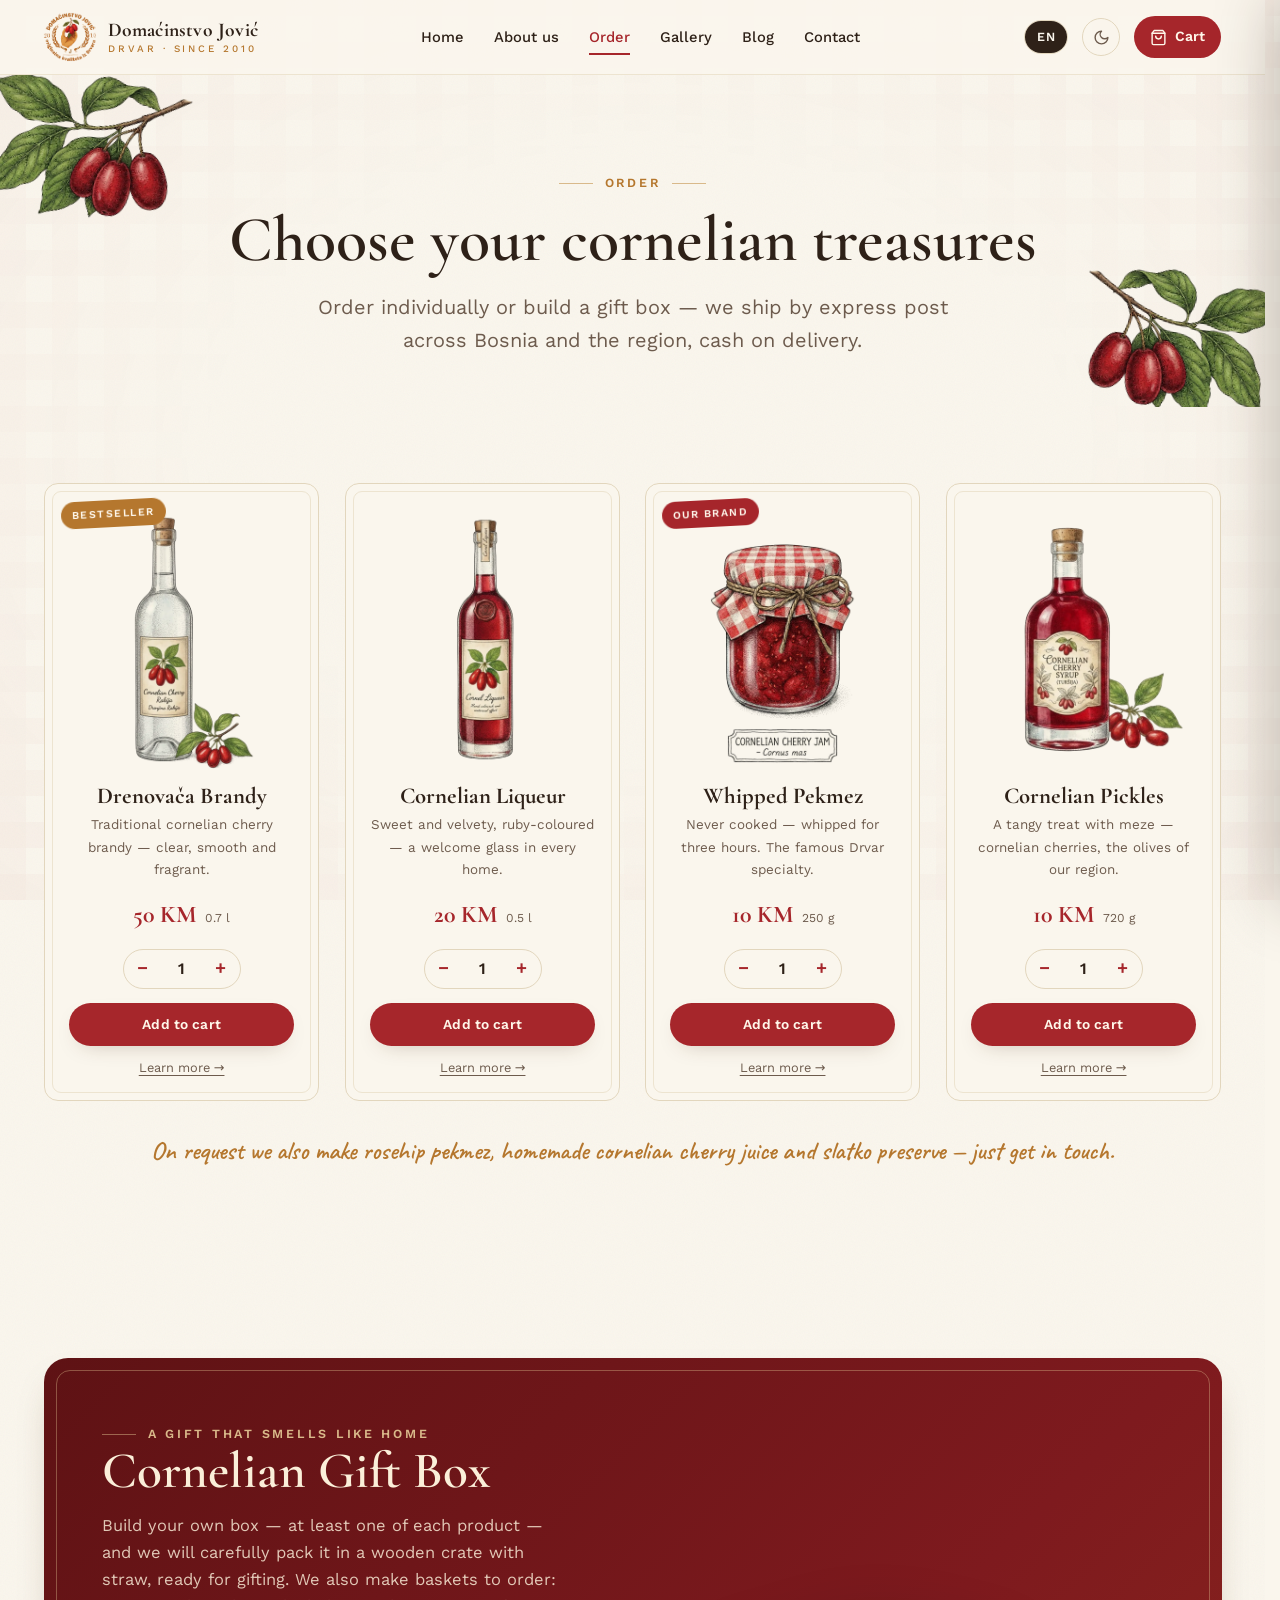
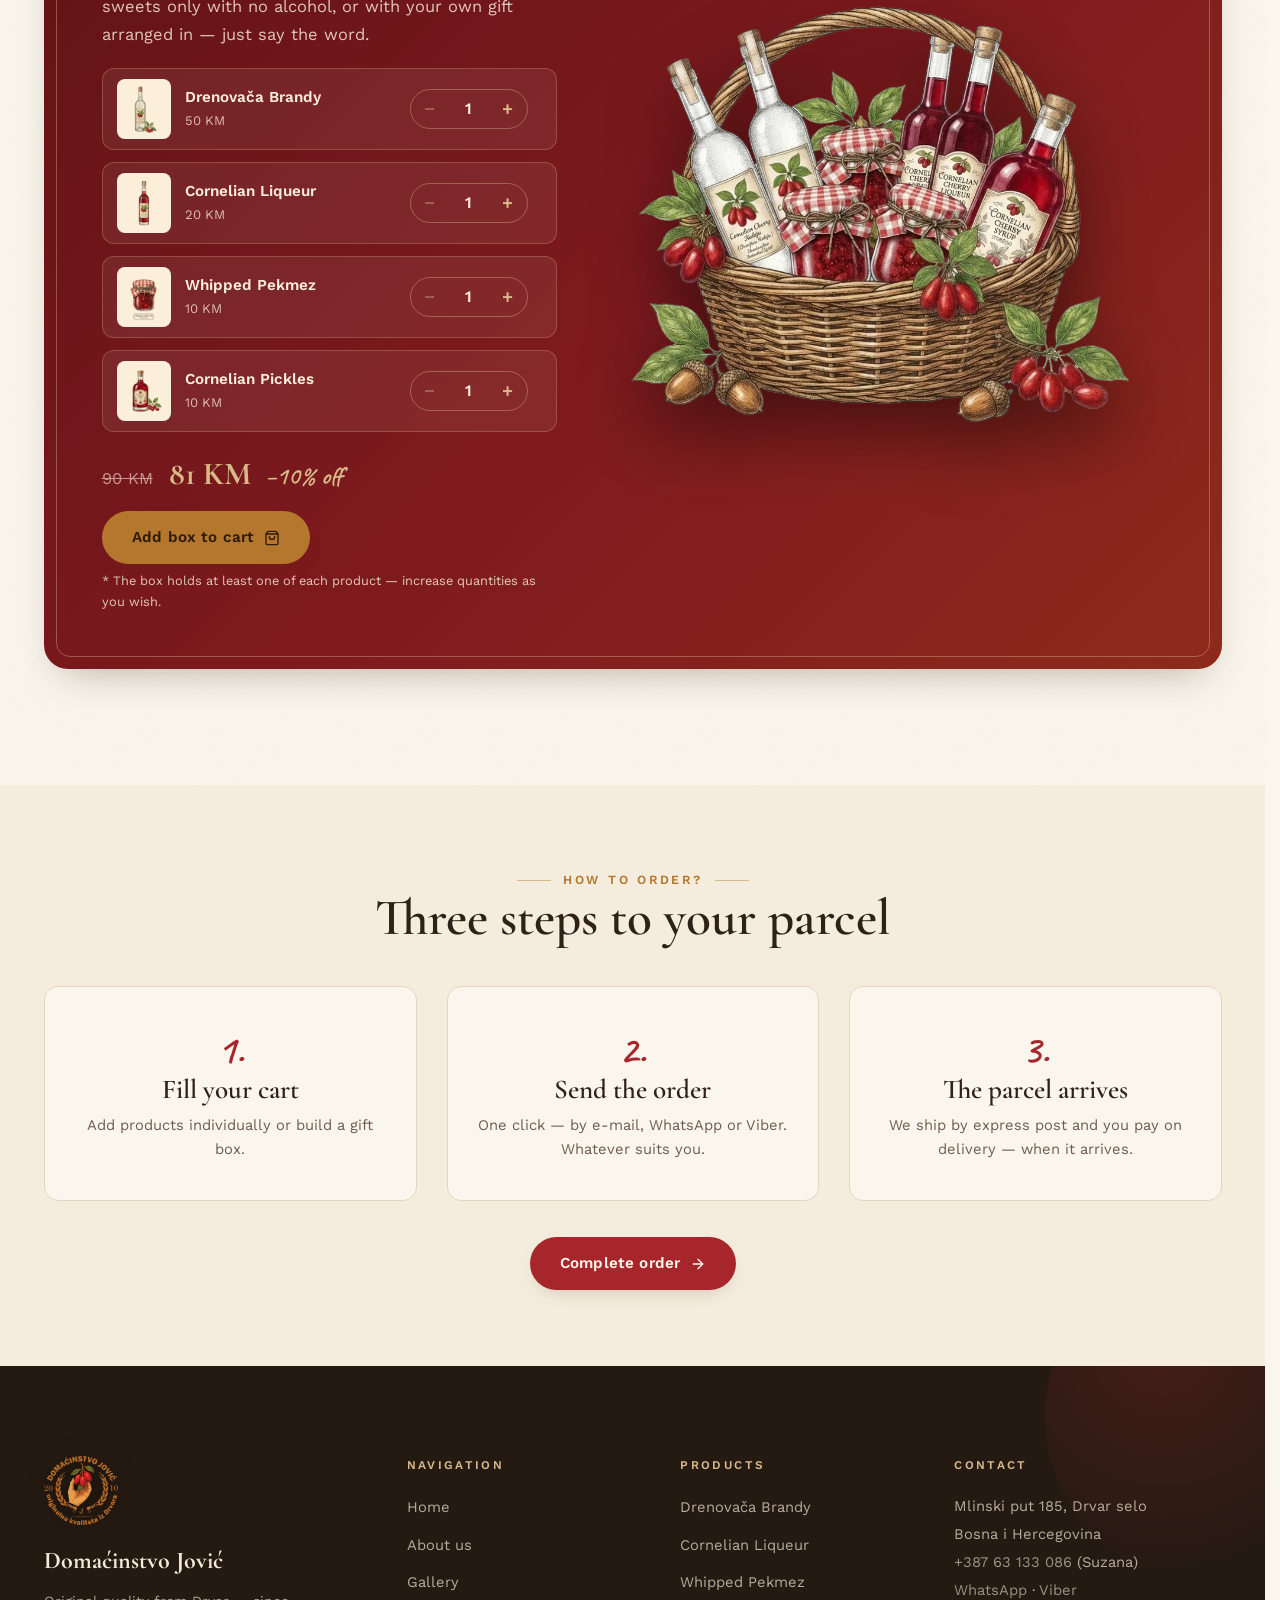
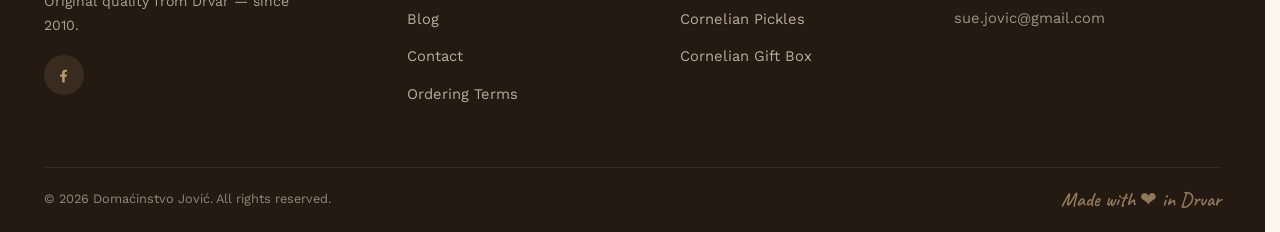
==== commit d16dfcbc: "Liker: jedna boca (Cornel Liqueur) umesto tri; alt tekstovi u jedninu Co-Authored-By: Claude Opus 4." ====
--- a/narucite.html
+++ b/narucite.html
@@ -120,7 +120,7 @@
           </article>
 
           <article class="p-card reveal" data-product="liker" style="--d:.12s">
-            <a href="proizvod-liker.html" class="p-card__img"><img class="ill" src="img/liker.webp" alt="Liker od drenjine u staklenim bocama" loading="lazy" width="896" height="1200"></a>
+            <a href="proizvod-liker.html" class="p-card__img"><img class="ill" src="img/liker.webp" alt="Liker od drenjine u staklenoj boci — rubin crvene boje" loading="lazy" width="896" height="1200"></a>
             <div class="p-card__body">
               <h3 class="p-card__name" data-i18n="p.liker.name">Liker od drenjine</h3>
               <p class="p-card__desc" data-i18n="p.liker.desc">Sladak i baršunast, rubin boje — čaša dobrodošlice u svakom domu.</p>
--- a/css/style.css
+++ b/css/style.css
@@ -47,7 +47,7 @@
   --shadow:     0 18px 40px -18px rgba(0, 0, 0, .65);
   --shadow-sm:  0 8px 22px -12px rgba(0, 0, 0, .55);
 }
-html[data-theme="dark"] .header { background: rgba(32, 24, 17, .92); }
+html[data-theme="dark"] .header::before { background: rgba(32, 24, 17, .92); }
 /* na tamnoj podlozi multiply bi ugasio ilustracije — providne slike idu direktno */
 html[data-theme="dark"] img { mix-blend-mode: normal; }
 html[data-theme="dark"] .map-frame { filter: sepia(.2) saturate(.85) brightness(.8); }
@@ -88,7 +88,7 @@
   background: var(--paper);
   -webkit-font-smoothing: antialiased;
   overflow-x: hidden;
-  transition: opacity .08s ease;        /* vrlo kratak ulaz/izlaz stranice i promjena jezika */
+  transition: opacity .05s ease;        /* vrlo brz ulaz/izlaz stranice i promjena jezika */
 }
 /* Ulazni fade: samo kada JS radi (html.js), da bez JS-a strana nikad ne ostane skrivena */
 html.js body { opacity: 0; }
@@ -174,11 +174,18 @@
    ============================================================ */
 .header {
   position: sticky; top: 0; z-index: 50;
+  border-bottom: 1px solid var(--line-soft);
+  transition: box-shadow .35s var(--ease);
+}
+/* Staklasta podloga je na pseudo-elementu, a NE na .header — jer bi
+   backdrop-filter na headeru napravio "containing block" i zarobio
+   fiksirani mobilni meni (.nav) unutar visine headera. Ovako header
+   ne zarobljava ništa, a efekat ostaje isti. */
+.header::before {
+  content: ''; position: absolute; inset: 0; z-index: -1;
   background: rgba(250, 246, 237, .92);
   backdrop-filter: blur(10px);
   -webkit-backdrop-filter: blur(10px);
-  border-bottom: 1px solid var(--line-soft);
-  transition: box-shadow .35s var(--ease);
 }
 .header.is-scrolled { box-shadow: 0 10px 30px -18px rgba(76, 47, 24, .35); }
 .header__inner {
